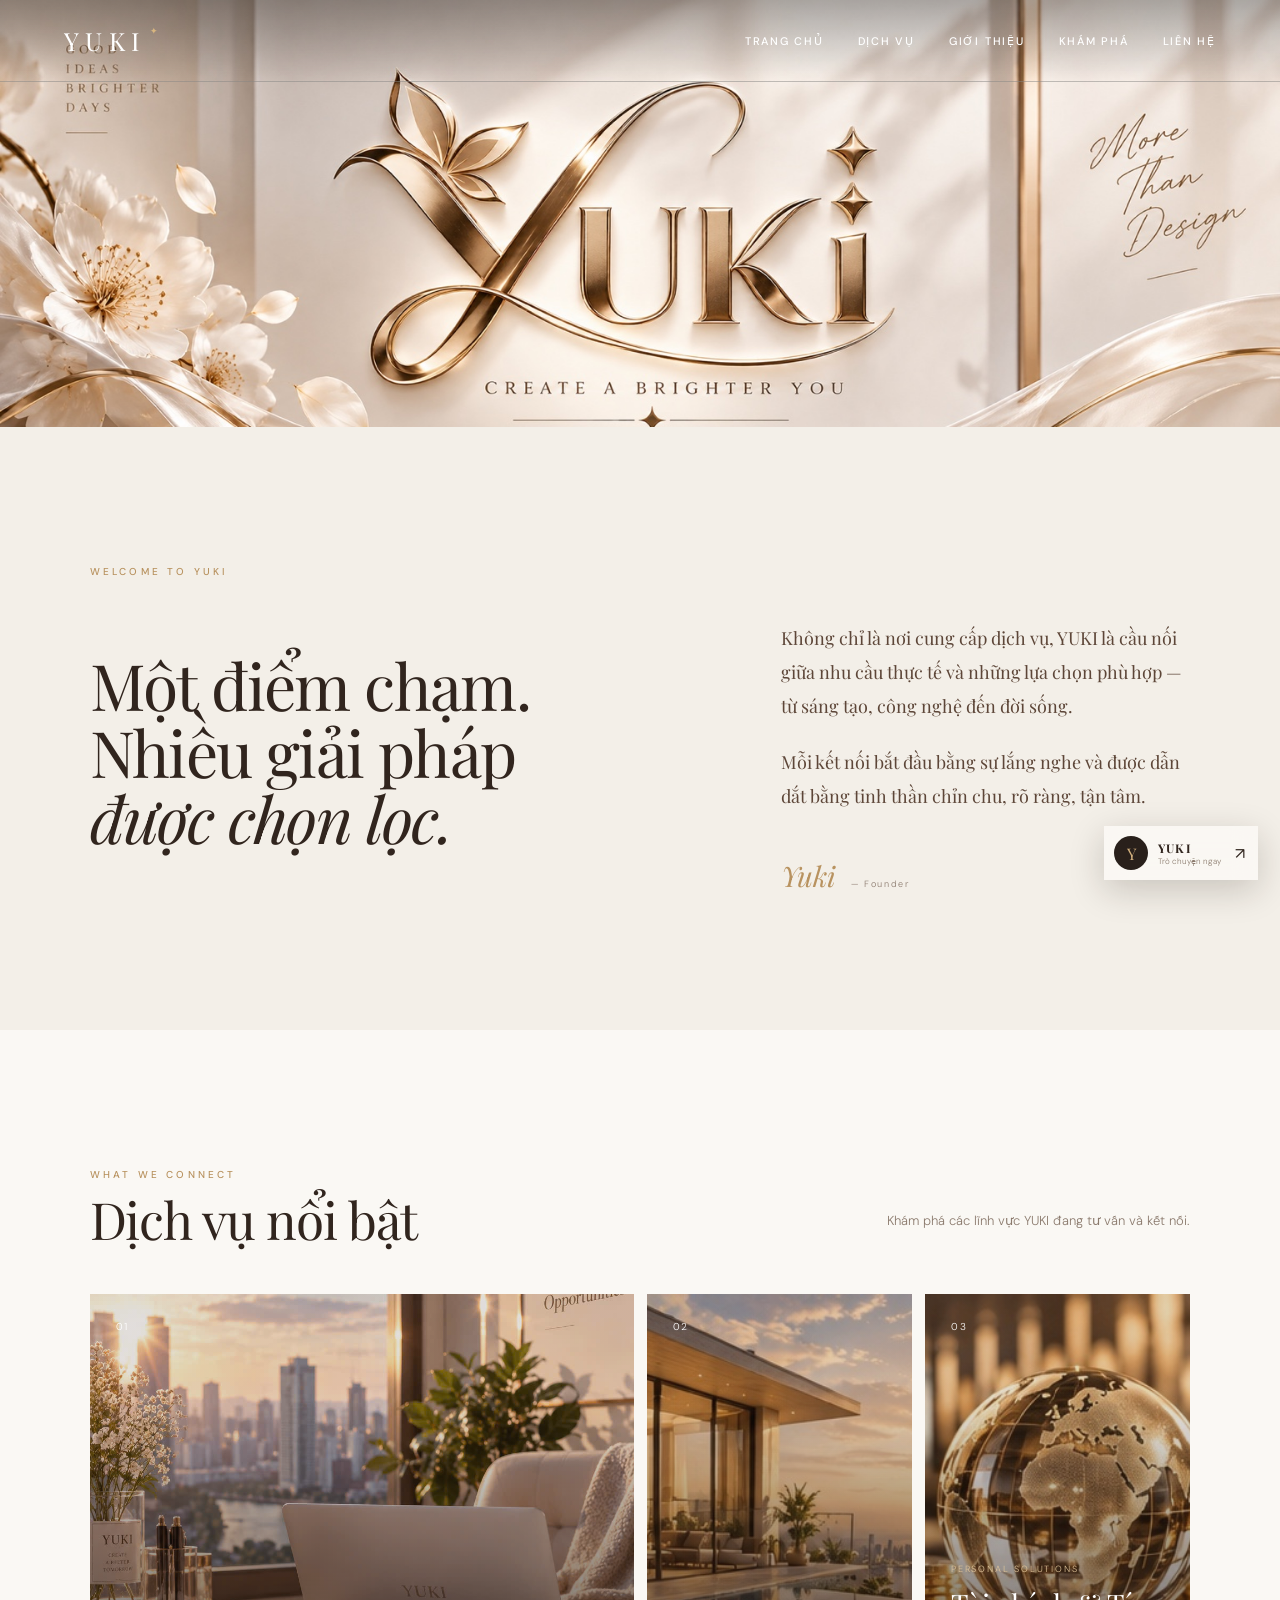
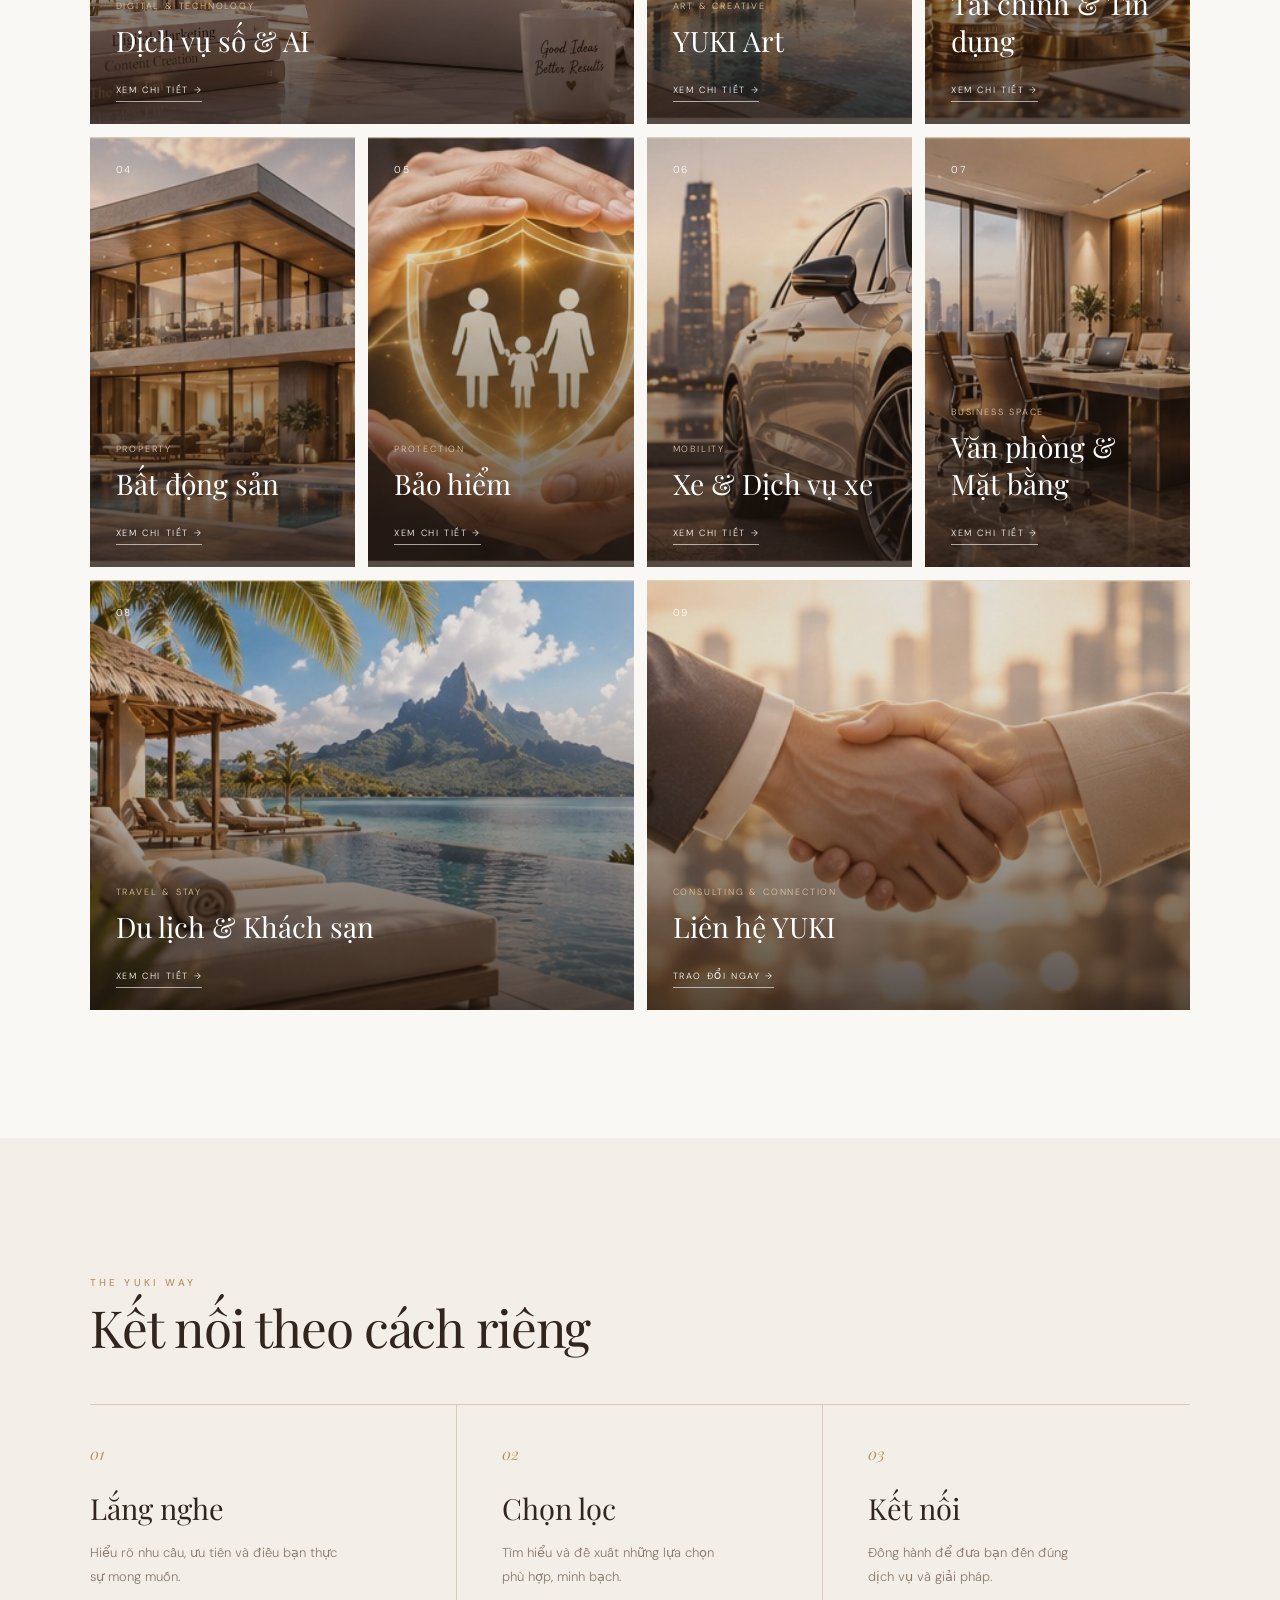
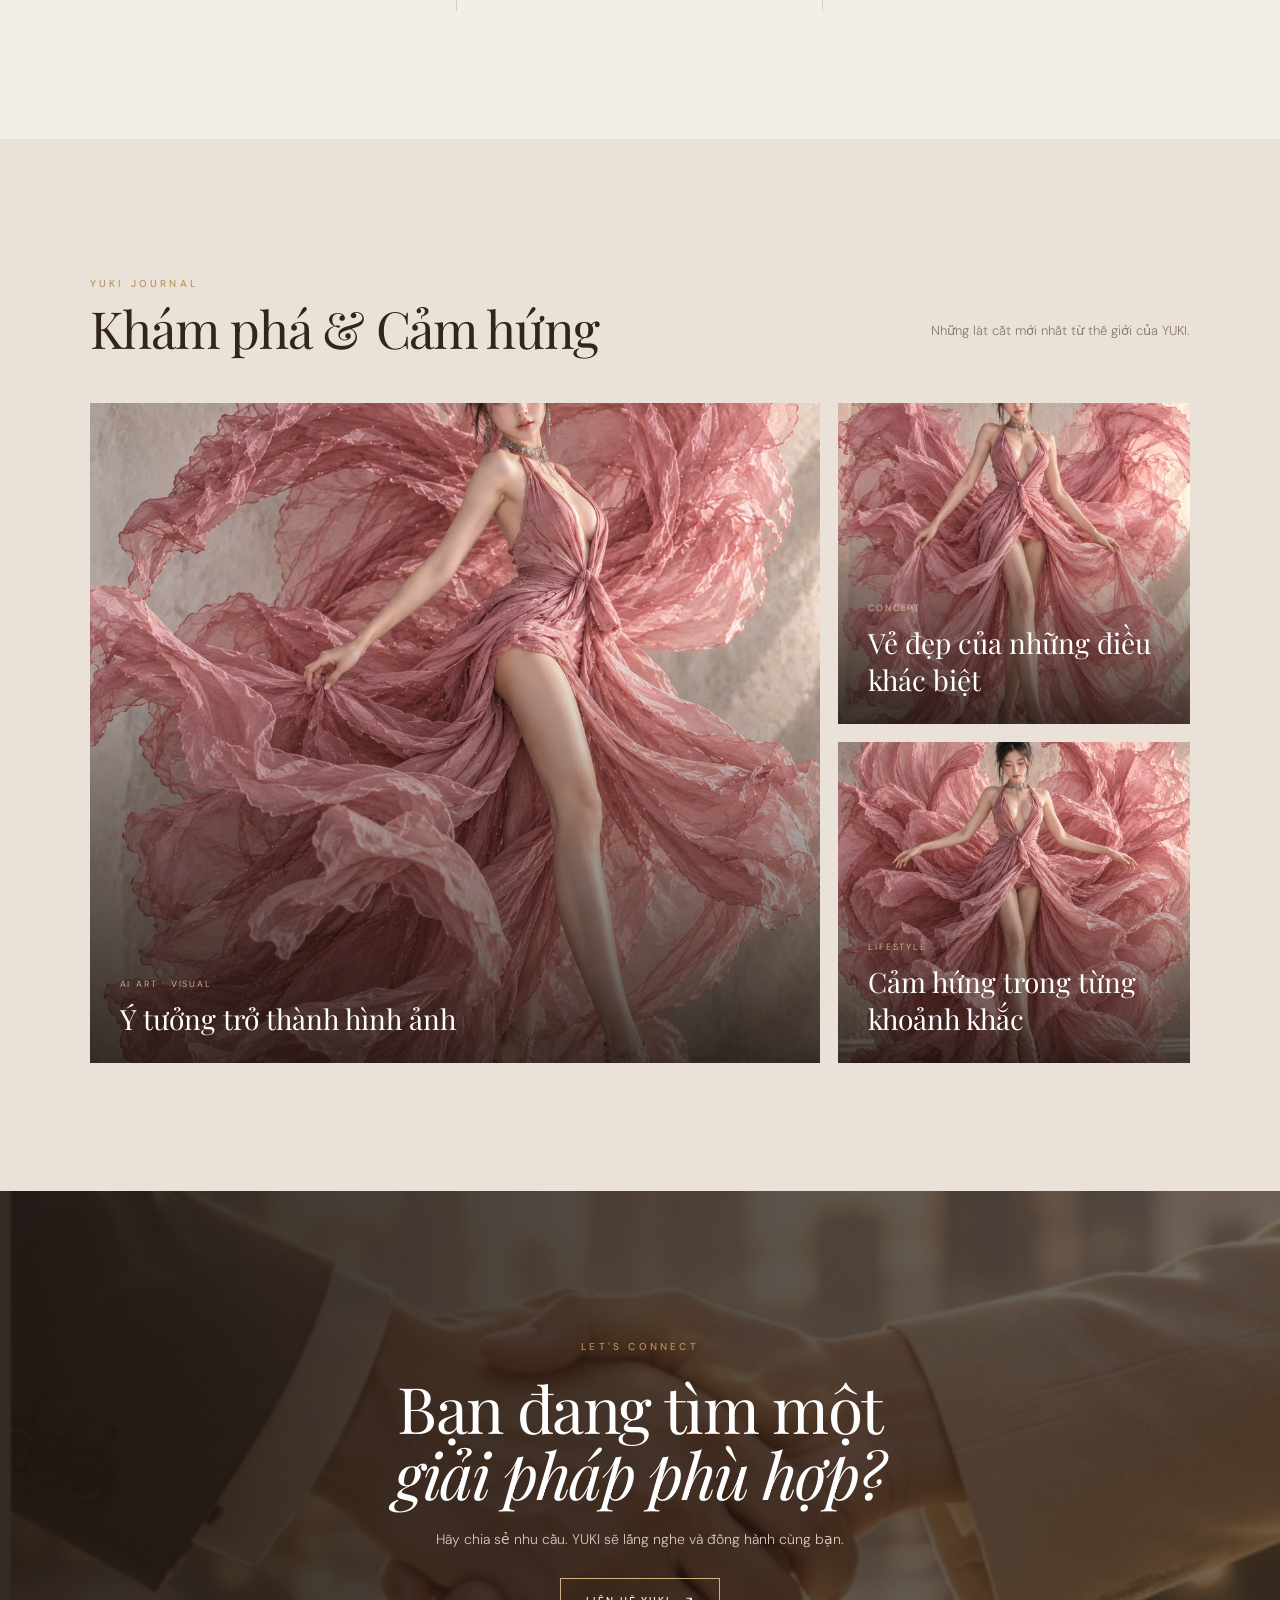
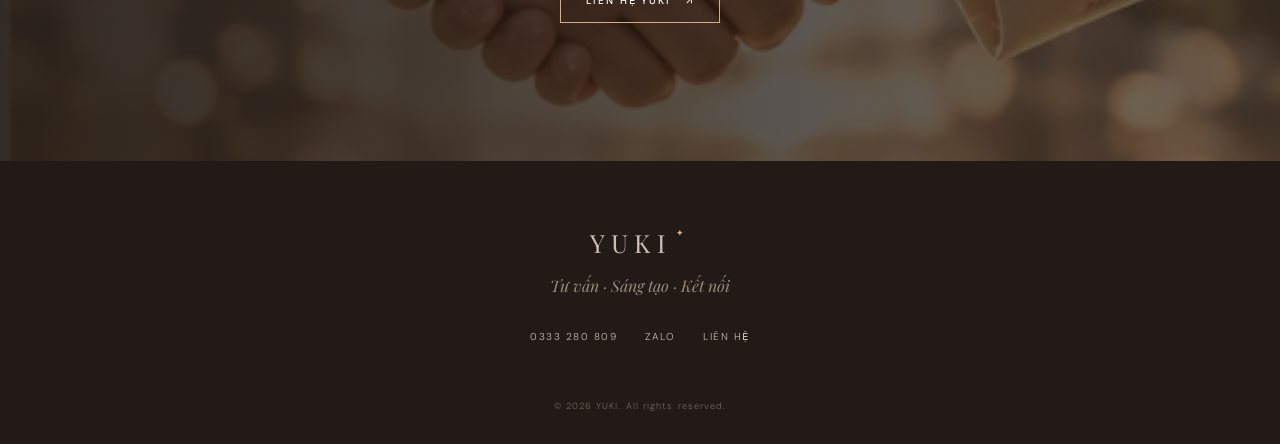
==== index.html @ a9187ff4 "Restore ninth YUKI contact category" ====
<!doctype html>
<html lang="vi">
<head>
  <meta charset="utf-8">
  <meta name="viewport" content="width=device-width,initial-scale=1">
  <meta name="description" content="YUKI — Tư vấn, sáng tạo và kết nối những giải pháp phù hợp.">
  <title>YUKI — Tư vấn · Sáng tạo · Kết nối</title>
  <link rel="preconnect" href="https://fonts.googleapis.com">
  <link rel="preconnect" href="https://fonts.gstatic.com" crossorigin>
  <link href="https://fonts.googleapis.com/css2?family=DM+Sans:wght@300;400;500&family=Playfair+Display:ital,wght@0,400;0,500;1,400&display=swap" rel="stylesheet">
  <link rel="stylesheet" href="style.css">
</head>
<body>
  <header class="site-header">
    <a class="brand" href="#home" aria-label="YUKI trang chủ">YUKI<span>✦</span></a>
    <button class="menu-toggle" aria-label="Mở menu" aria-expanded="false"><i></i><i></i></button>
    <nav class="nav-links" aria-label="Điều hướng chính">
      <a href="#home">Trang chủ</a><a href="#services">Dịch vụ</a><a href="#about">Giới thiệu</a><a href="#explore">Khám phá</a><a href="lienhe.html">Liên hệ</a>
    </nav>
  </header>

  <main>
    <section class="hero" id="home">
      <div class="hero-shade"></div>
      <div class="hero-copy reveal">
        <p class="eyebrow">CURATED SOLUTIONS · CREATIVE VISION</p>
        <h1>Những kết nối<br><em>được tạo nên tinh tế.</em></h1>
        <p class="hero-intro">YUKI lắng nghe, chọn lọc và kết nối bạn với những ý tưởng, dịch vụ và giải pháp phù hợp.</p>
        <div class="hero-actions"><a class="button button-solid" href="#services">Khám phá dịch vụ</a><a class="text-link" href="lienhe.html">Trao đổi cùng YUKI <span>↗</span></a></div>
      </div>
      <a class="scroll-cue" href="#services"><span></span>CUỘN ĐỂ KHÁM PHÁ</a>
    </section>

    <section class="intro section" id="about">
      <p class="section-kicker reveal">WELCOME TO YUKI</p>
      <div class="intro-grid">
        <h2 class="reveal">Một điểm chạm.<br>Nhiều giải pháp<br><em>được chọn lọc.</em></h2>
        <div class="intro-copy reveal"><p>Không chỉ là nơi cung cấp dịch vụ, YUKI là cầu nối giữa nhu cầu thực tế và những lựa chọn phù hợp — từ sáng tạo, công nghệ đến đời sống.</p><p>Mỗi kết nối bắt đầu bằng sự lắng nghe và được dẫn dắt bằng tinh thần chỉn chu, rõ ràng, tận tâm.</p><div class="signature">Yuki <span>— Founder</span></div></div>
      </div>
    </section>

    <section class="services section" id="services">
      <div class="section-head reveal"><div><p class="section-kicker">WHAT WE CONNECT</p><h2>Dịch vụ nổi bật</h2></div><p>Khám phá các lĩnh vực YUKI đang tư vấn và kết nối.</p></div>
      <div class="service-grid">
        <a class="service-card wide reveal" href="ai.html" style="--image:url('images/ai-new.jpg')"><span class="number">01</span><div><p>Digital & Technology</p><h3>Dịch vụ số & AI</h3><span class="card-link">Xem chi tiết →</span></div></a>
        <a class="service-card reveal" href="yuki-art.html" style="--image:url('images/yuki-art.jpg')"><span class="number">02</span><div><p>Art & Creative</p><h3>YUKI Art</h3><span class="card-link">Xem chi tiết →</span></div></a>
        <a class="service-card reveal" href="taichinhtindung.html" style="--image:url('images/tai-chinh.jpg')"><span class="number">03</span><div><p>Personal Solutions</p><h3>Tài chính & Tín dụng</h3><span class="card-link">Xem chi tiết →</span></div></a>
        <a class="service-card reveal" href="batdongsan.html" style="--image:url('images/bat-dong-san.jpg')"><span class="number">04</span><div><p>Property</p><h3>Bất động sản</h3><span class="card-link">Xem chi tiết →</span></div></a>
        <a class="service-card reveal" href="baohiem.html" style="--image:url('images/bao-hiem.jpg')"><span class="number">05</span><div><p>Protection</p><h3>Bảo hiểm</h3><span class="card-link">Xem chi tiết →</span></div></a>
        <a class="service-card reveal" href="xe.html" style="--image:url('images/xe.jpg')"><span class="number">06</span><div><p>Mobility</p><h3>Xe & Dịch vụ xe</h3><span class="card-link">Xem chi tiết →</span></div></a>
        <a class="service-card reveal" href="vanphong.html" style="--image:url('images/van-phong.jpg')"><span class="number">07</span><div><p>Business Space</p><h3>Văn phòng & Mặt bằng</h3><span class="card-link">Xem chi tiết →</span></div></a>
        <a class="service-card wide reveal" href="dulich.html" style="--image:url('images/du-lich.jpg')"><span class="number">08</span><div><p>Travel & Stay</p><h3>Du lịch & Khách sạn</h3><span class="card-link">Xem chi tiết →</span></div></a>
        <a class="service-card wide reveal" href="lienhe.html" style="--image:url('images/lien-he.jpg')"><span class="number">09</span><div><p>Consulting & Connection</p><h3>Liên hệ YUKI</h3><span class="card-link">Trao đổi ngay →</span></div></a>
      </div>
    </section>

    <section class="process section">
      <div class="section-head reveal"><div><p class="section-kicker">THE YUKI WAY</p><h2>Kết nối theo cách riêng</h2></div></div>
      <div class="process-grid"><article class="reveal"><span>01</span><h3>Lắng nghe</h3><p>Hiểu rõ nhu cầu, ưu tiên và điều bạn thực sự mong muốn.</p></article><article class="reveal"><span>02</span><h3>Chọn lọc</h3><p>Tìm hiểu và đề xuất những lựa chọn phù hợp, minh bạch.</p></article><article class="reveal"><span>03</span><h3>Kết nối</h3><p>Đồng hành để đưa bạn đến đúng dịch vụ và giải pháp.</p></article></div>
    </section>

    <section class="explore section" id="explore">
      <div class="section-head reveal"><div><p class="section-kicker">YUKI JOURNAL</p><h2>Khám phá & Cảm hứng</h2></div><p>Những lát cắt mới nhất từ thế giới của YUKI.</p></div>
      <div class="journal-grid"><article class="journal-main reveal"><img src="anhmoi1.jpg" alt="Hình ảnh sáng tạo mới của YUKI"><div><p>AI ART · VISUAL</p><h3>Ý tưởng trở thành hình ảnh</h3></div></article><div class="journal-side"><article class="reveal"><img src="anhmoi2.jpg" alt="Concept YUKI"><div><p>CONCEPT</p><h3>Vẻ đẹp của những điều khác biệt</h3></div></article><article class="reveal"><img src="anhmoi3.jpg" alt="Lifestyle YUKI"><div><p>LIFESTYLE</p><h3>Cảm hứng trong từng khoảnh khắc</h3></div></article></div></div>
    </section>

    <section class="contact-banner">
      <div class="reveal"><p class="section-kicker">LET'S CONNECT</p><h2>Bạn đang tìm một<br><em>giải pháp phù hợp?</em></h2><p>Hãy chia sẻ nhu cầu. YUKI sẽ lắng nghe và đồng hành cùng bạn.</p><a class="button button-light" href="lienhe.html">Liên hệ YUKI <span>↗</span></a></div>
    </section>
  </main>

  <footer><a class="brand" href="#home">YUKI<span>✦</span></a><p>Tư vấn · Sáng tạo · Kết nối</p><div><a href="tel:0333280809">0333 280 809</a><a href="https://zalo.me/0333280809">Zalo</a><a href="lienhe.html">Liên hệ</a></div><small>© 2026 YUKI. All rights reserved.</small></footer>
  <a class="floating-contact" href="https://zalo.me/0333280809" aria-label="Liên hệ YUKI qua Zalo"><span>Y</span><div><strong>YUKI</strong><small>Trò chuyện ngay</small></div><b>↗</b></a>
  <script>
    const toggle=document.querySelector('.menu-toggle'),nav=document.querySelector('.nav-links');
    toggle.addEventListener('click',()=>{const open=document.body.classList.toggle('menu-open');toggle.setAttribute('aria-expanded',open)});
    nav.querySelectorAll('a').forEach(a=>a.addEventListener('click',()=>document.body.classList.remove('menu-open')));
    const observer=new IntersectionObserver(es=>es.forEach(e=>{if(e.isIntersecting){e.target.classList.add('visible');observer.unobserve(e.target)}}),{threshold:.12});
    document.querySelectorAll('.reveal').forEach(el=>observer.observe(el));
  </script>
</body>
</html>
---- style.css ----
:root{--cream:#f3efe8;--paper:#faf8f4;--ink:#31251e;--brown:#5d4638;--muted:#8b7a6d;--gold:#b8925f;--line:#d8cabc;--dark:#29201b}*{box-sizing:border-box}html{scroll-behavior:smooth}body{margin:0;background:var(--cream);color:var(--ink);font-family:'DM Sans',Arial,sans-serif;font-weight:300;overflow-x:hidden}a{color:inherit;text-decoration:none}img{display:block;width:100%}.site-header{position:fixed;inset:0 0 auto;z-index:50;height:82px;padding:0 clamp(24px,5vw,72px);display:flex;align-items:center;justify-content:space-between;color:#fff;border-bottom:1px solid rgba(255,255,255,.25);background:linear-gradient(rgba(20,15,12,.35),transparent);transition:.3s}.brand{font-family:'Playfair Display',serif;font-size:25px;letter-spacing:.25em}.brand span{font-size:9px;color:#d9b67f;margin-left:5px;vertical-align:top}.nav-links{display:flex;gap:34px}.nav-links a{font-size:11px;font-weight:500;letter-spacing:.16em;text-transform:uppercase;position:relative}.nav-links a:after{content:'';position:absolute;left:0;right:100%;bottom:-7px;height:1px;background:#d9b67f;transition:.3s}.nav-links a:hover:after{right:0}.menu-toggle{display:none;background:none;border:0}.hero{height:min(900px,100svh);min-height:680px;position:relative;display:flex;align-items:center;padding:100px clamp(24px,9vw,140px);color:#fff;background:url('images/hero.jpg') center 42%/cover no-repeat}.hero-shade{position:absolute;inset:0;background:linear-gradient(90deg,rgba(24,17,13,.68) 0%,rgba(24,17,13,.3) 50%,rgba(24,17,13,.05) 80%),linear-gradient(0deg,rgba(20,14,10,.32),transparent 50%)}.hero-copy{position:relative;max-width:700px}.eyebrow,.section-kicker{font-size:10px;font-weight:500;letter-spacing:.32em;text-transform:uppercase;color:var(--gold)}.hero .eyebrow{color:#ddc29a}.hero h1,.section h2,.contact-banner h2{font-family:'Playfair Display',serif;font-weight:400;margin:22px 0;font-size:clamp(46px,6.2vw,88px);line-height:1.04;letter-spacing:-.025em}.hero h1 em,.intro h2 em,.contact-banner h2 em{font-weight:400}.hero-intro{max-width:555px;font-size:15px;line-height:1.9;color:rgba(255,255,255,.82)}.hero-actions{display:flex;align-items:center;gap:32px;margin-top:38px}.button{display:inline-flex;align-items:center;justify-content:center;gap:15px;padding:15px 25px;text-transform:uppercase;font-size:10px;font-weight:500;letter-spacing:.19em;transition:.3s}.button-solid{background:#c39c68;color:#fff}.button-solid:hover{background:#a97e49;transform:translateY(-2px)}.text-link{font-size:11px;letter-spacing:.13em;text-transform:uppercase;border-bottom:1px solid rgba(255,255,255,.55);padding-bottom:7px}.scroll-cue{position:absolute;z-index:2;bottom:32px;right:clamp(24px,5vw,72px);font-size:8px;letter-spacing:.22em;display:flex;align-items:center;gap:13px}.scroll-cue span{width:48px;height:1px;background:rgba(255,255,255,.65)}.section{padding:clamp(85px,10vw,145px) clamp(24px,7vw,110px);max-width:1600px;margin:auto}.intro-grid{display:grid;grid-template-columns:1.05fr .8fr;gap:12vw;align-items:center;margin-top:25px}.intro h2{font-size:clamp(42px,5vw,70px)}.intro-copy{font-family:'Playfair Display',serif;font-size:18px;line-height:1.9;color:var(--brown)}.intro-copy p+p{margin-top:22px}.signature{font-family:'Playfair Display',serif;font-style:italic;font-size:28px;margin-top:35px;color:var(--gold)}.signature span{font-family:'DM Sans';font-style:normal;font-size:9px;letter-spacing:.18em;color:var(--muted);margin-left:9px}.services{max-width:none;background:var(--paper)}.section-head{display:flex;justify-content:space-between;align-items:end;margin:0 auto 48px;max-width:1380px}.section-head h2{font-size:clamp(38px,4vw,58px);margin:12px 0 0}.section-head>p{max-width:340px;line-height:1.75;color:var(--muted);font-size:13px}.service-grid{max-width:1380px;margin:auto;display:grid;grid-template-columns:repeat(4,1fr);gap:13px}.service-card{height:430px;position:relative;overflow:hidden;padding:26px;color:#fff;display:flex;flex-direction:column;justify-content:space-between;background:linear-gradient(0deg,rgba(20,14,11,.72),rgba(20,14,11,.03) 75%),var(--image) center/cover;transition:transform .55s cubic-bezier(.2,.7,.2,1)}.service-card.wide{grid-column:span 2}.service-card:after{content:'';position:absolute;inset:0;background:rgba(80,55,37,.12);transition:.45s}.service-card:hover{transform:translateY(-5px)}.service-card:hover:after{background:rgba(20,12,8,.25)}.service-card>div,.service-card>.number{position:relative;z-index:1}.number{font-size:10px;letter-spacing:.18em}.service-card p,.journal-grid p{font-size:9px;letter-spacing:.2em;text-transform:uppercase;margin:0 0 10px;color:#e0c49a}.service-card h3{font-family:'Playfair Display';font-size:clamp(24px,2.2vw,34px);font-weight:400;margin:0 0 18px}.card-link{font-size:9px;letter-spacing:.18em;text-transform:uppercase;border-bottom:1px solid rgba(255,255,255,.6);padding-bottom:5px}.process-grid{display:grid;grid-template-columns:repeat(3,1fr);margin-top:50px;border-top:1px solid var(--line)}.process article{padding:38px 8vw 10px 0;border-right:1px solid var(--line)}.process article+article{padding-left:45px}.process article:last-child{border-right:0}.process article span{font-family:'Playfair Display';font-style:italic;color:var(--gold)}.process article h3{font-family:'Playfair Display';font-size:29px;font-weight:400;margin:24px 0 14px}.process article p{font-size:13px;color:var(--muted);line-height:1.8}.explore{max-width:none;background:#eae2d8}.journal-grid{max-width:1380px;margin:auto;display:grid;grid-template-columns:1.35fr .65fr;gap:18px}.journal-main,.journal-side article{position:relative;overflow:hidden}.journal-main{height:660px}.journal-side{display:grid;gap:18px}.journal-side article{height:321px}.journal-grid img{height:100%;object-fit:cover;transition:.7s}.journal-grid article:hover img{transform:scale(1.025)}.journal-grid article:after{content:'';position:absolute;inset:35% 0 0;background:linear-gradient(transparent,rgba(20,13,9,.78))}.journal-grid article>div{position:absolute;z-index:2;left:30px;right:30px;bottom:26px;color:#fff}.journal-grid h3{font-family:'Playfair Display';font-weight:400;font-size:28px;margin:0}.contact-banner{min-height:570px;background:linear-gradient(90deg,rgba(31,23,18,.91),rgba(31,23,18,.62)),url('images/lien-he.jpg') center/cover;color:#fff;display:grid;place-items:center;text-align:center;padding:80px 24px}.contact-banner h2{font-size:clamp(43px,5vw,68px)}.contact-banner>div>p:not(.section-kicker){font-size:14px;color:#d6c8bd;margin-bottom:30px}.button-light{border:1px solid #cfb184}.button-light:hover{background:#cfb184;color:var(--dark)}footer{background:#211a16;color:#cbbdb2;text-align:center;padding:65px 25px 30px}footer>p{font-family:'Playfair Display';font-style:italic;color:#9f8b7d}footer>div{display:flex;justify-content:center;gap:28px;margin:34px 0 50px}footer>div a{font-size:10px;letter-spacing:.15em;text-transform:uppercase}footer small{font-size:9px;letter-spacing:.12em;color:#77695f}.floating-contact{position:fixed;z-index:45;right:22px;bottom:20px;padding:10px 13px 10px 10px;background:rgba(250,248,244,.94);backdrop-filter:blur(12px);box-shadow:0 10px 35px rgba(35,24,17,.2);display:flex;align-items:center;gap:10px;color:var(--ink)}.floating-contact>span{display:grid;place-items:center;width:34px;height:34px;border-radius:50%;background:var(--dark);color:#d4b17e;font-family:'Playfair Display'}.floating-contact div{display:grid}.floating-contact strong{font-family:'Playfair Display';font-size:12px;letter-spacing:.1em}.floating-contact small{font-size:8px;color:var(--muted)}.floating-contact b{font-weight:400;margin-left:4px}.reveal{opacity:0;transform:translateY(24px);transition:opacity .8s ease,transform .8s ease}.reveal.visible{opacity:1;transform:none}.service-card:nth-child(2),.process article:nth-child(2){transition-delay:.08s}.service-card:nth-child(3),.process article:nth-child(3){transition-delay:.16s}@media(prefers-reduced-motion:reduce){*{scroll-behavior:auto!important}.reveal{opacity:1;transform:none;transition:none}}
@media(max-width:900px){.site-header{height:70px}.menu-toggle{display:grid;gap:7px;padding:10px}.menu-toggle i{width:24px;height:1px;background:#fff}.nav-links{position:fixed;inset:70px 0 auto;background:var(--paper);color:var(--ink);padding:35px;display:grid;gap:24px;transform:translateY(-140%);transition:.4s;box-shadow:0 15px 40px rgba(30,20,15,.12)}.menu-open .nav-links{transform:none}.service-grid{grid-template-columns:repeat(2,1fr)}.service-card.wide{grid-column:span 1}.intro-grid{grid-template-columns:1fr;gap:35px}.journal-main{height:520px}.journal-side article{height:251px}}
@media(max-width:600px){.hero{min-height:720px;align-items:end;padding-bottom:120px;background-position:58% center}.hero h1{font-size:48px}.hero-actions{align-items:flex-start;flex-direction:column;gap:24px}.scroll-cue{display:none}.section{padding:80px 20px}.section-head{display:block}.section-head>p{margin-top:20px}.service-grid{grid-template-columns:1fr;gap:10px}.service-card{height:410px}.process-grid{grid-template-columns:1fr}.process article,.process article+article{padding:30px 0;border-right:0;border-bottom:1px solid var(--line)}.journal-grid{grid-template-columns:1fr}.journal-main{height:440px}.journal-side article{height:300px}.floating-contact div{display:none}footer>div{flex-wrap:wrap;gap:18px}.intro-copy{font-size:16px}}

/* Keep the original hero artwork fully visible without cropping or zooming. */
.hero{width:100%;height:auto;min-height:0;aspect-ratio:3/1;display:block;padding:0;background-color:var(--cream);background-position:center top;background-size:100% auto;background-repeat:no-repeat}
.hero-shade,.hero-copy,.scroll-cue{display:none}
@media(max-width:600px){.hero{height:auto;min-height:0;aspect-ratio:3/1;padding:0;background-position:center top;background-size:100% auto}}
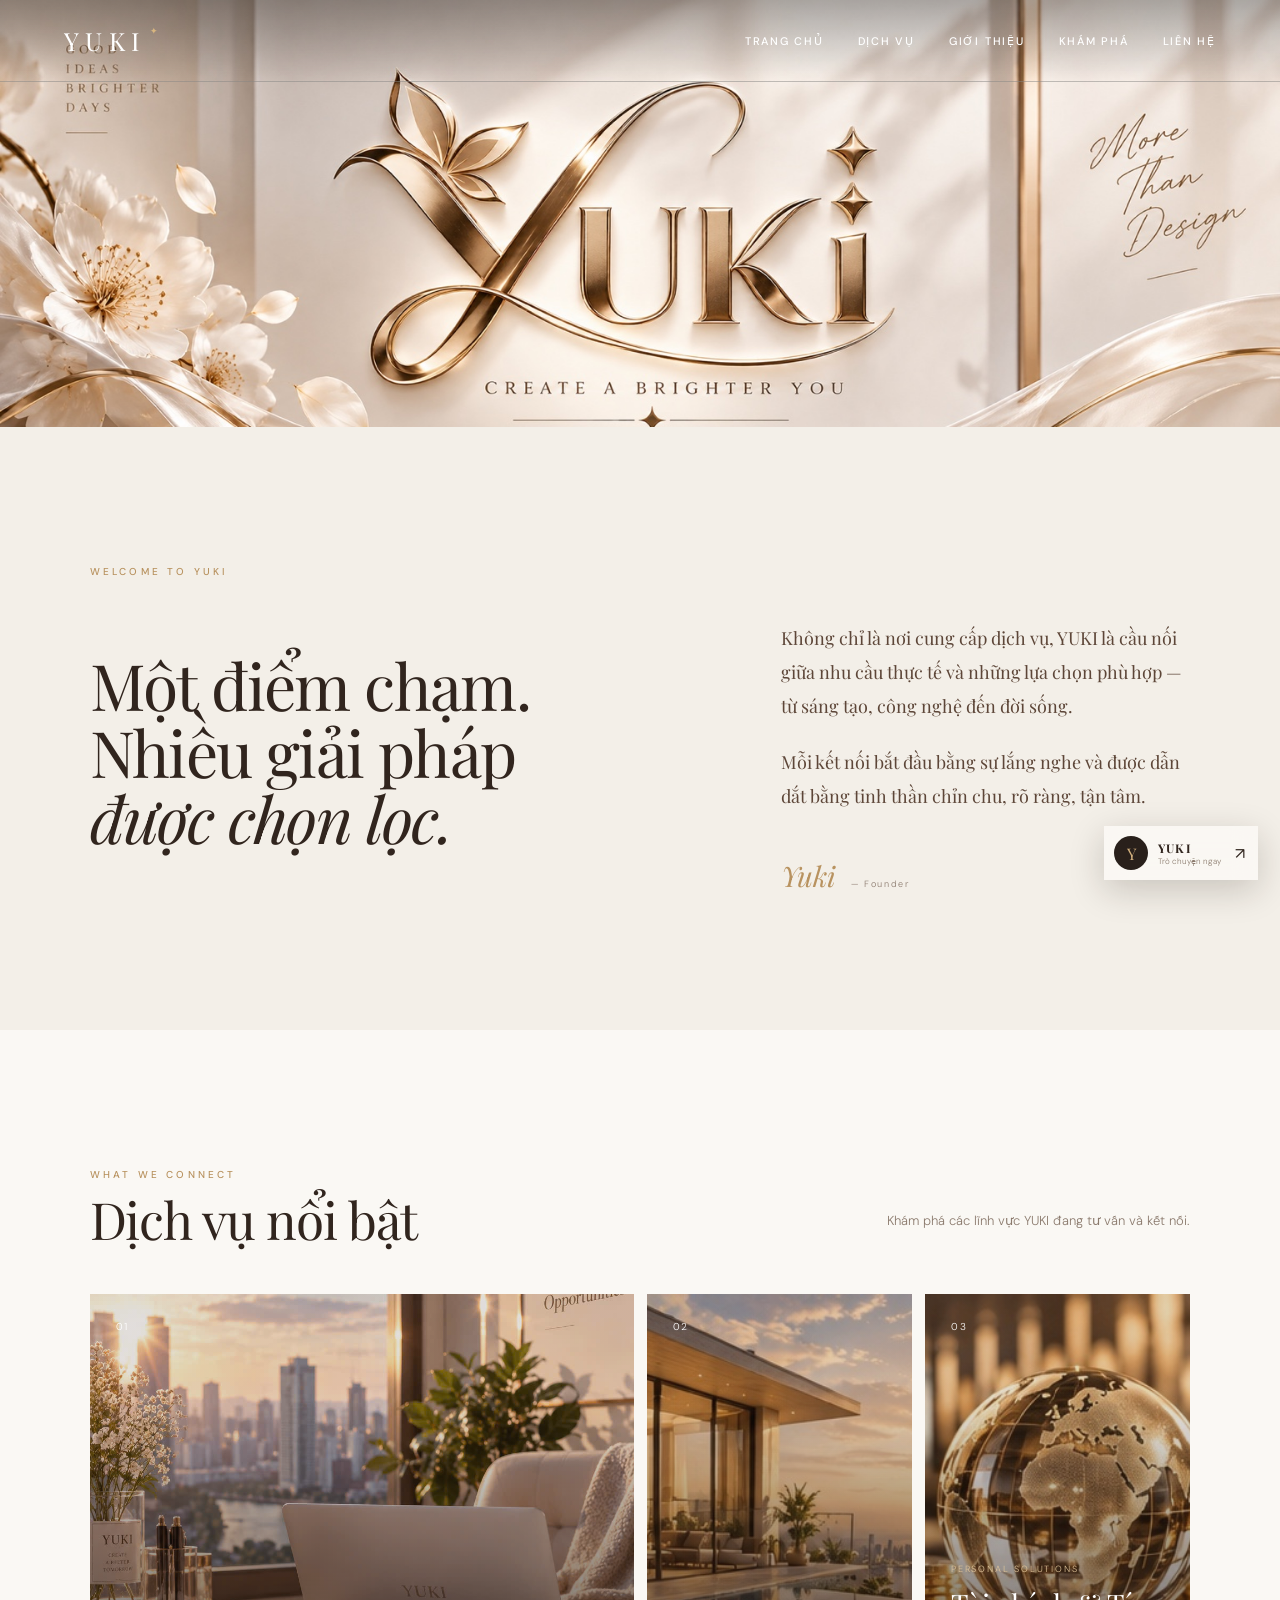
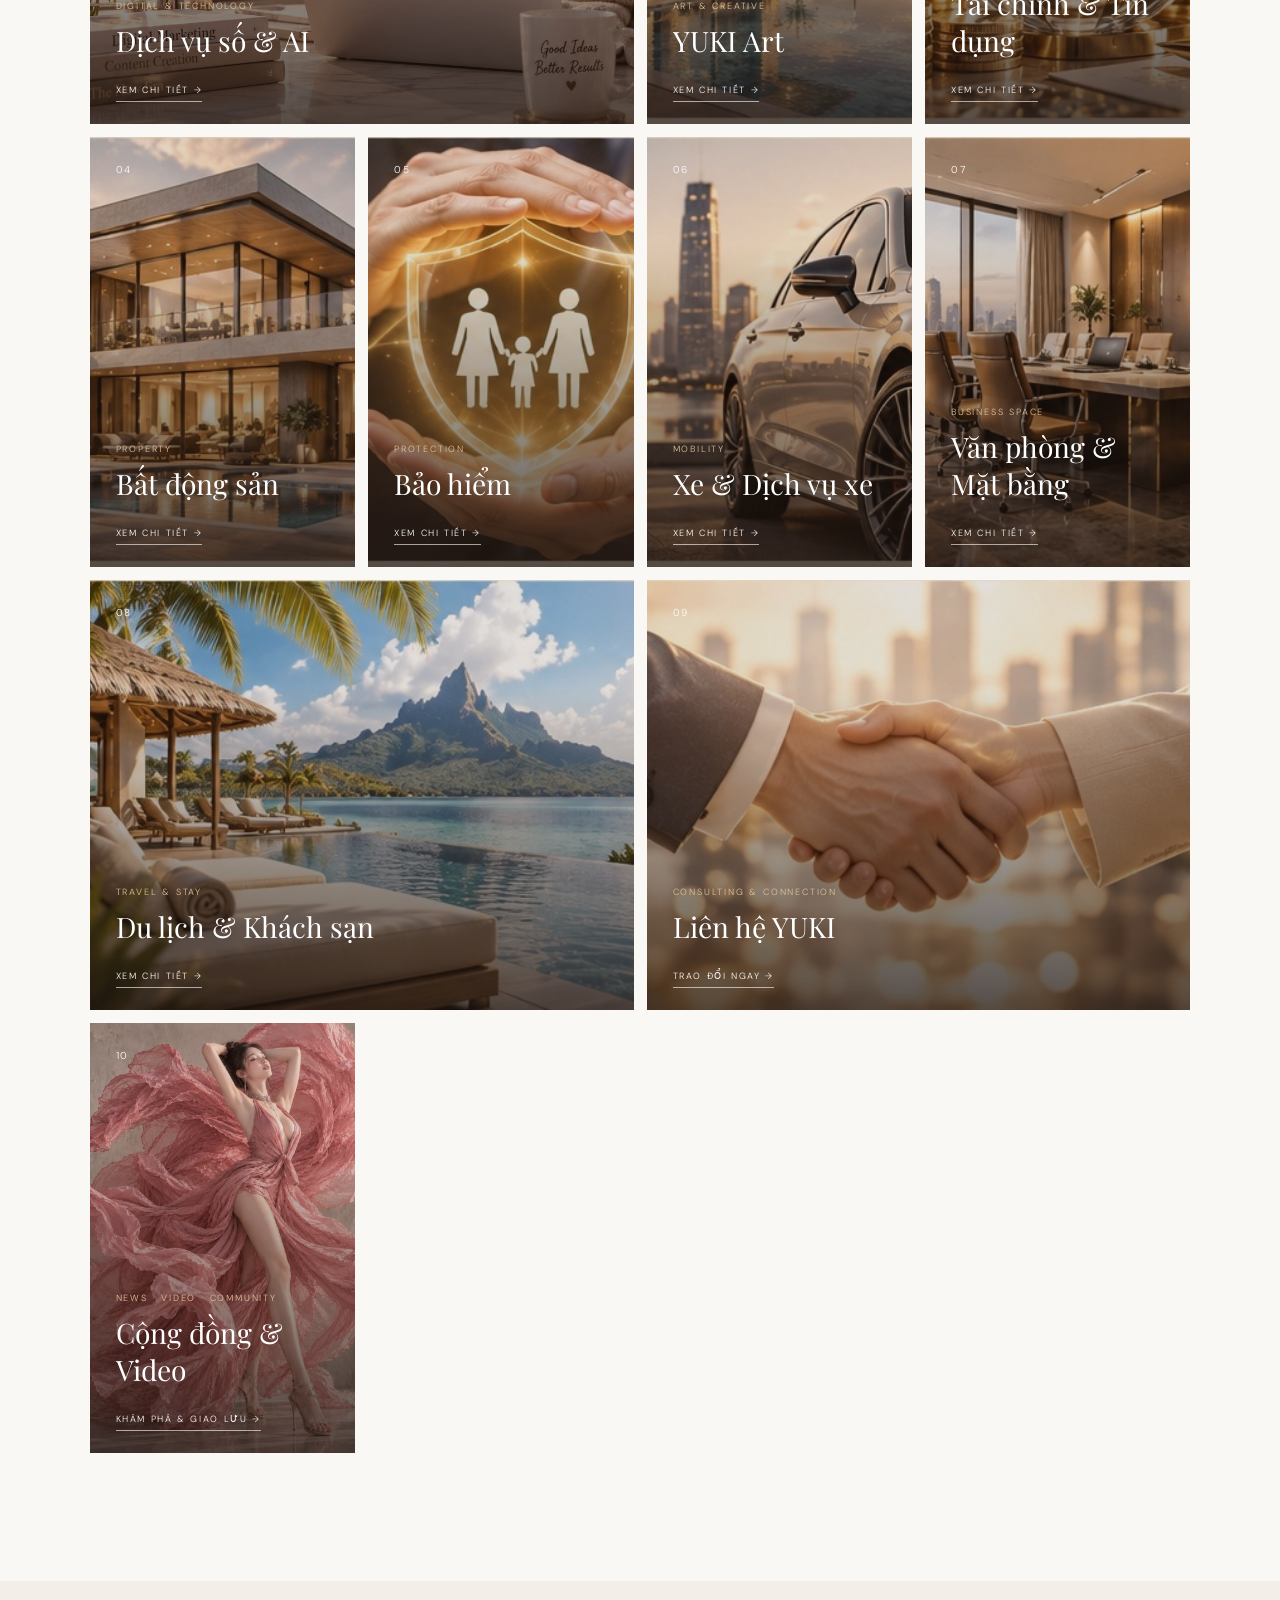
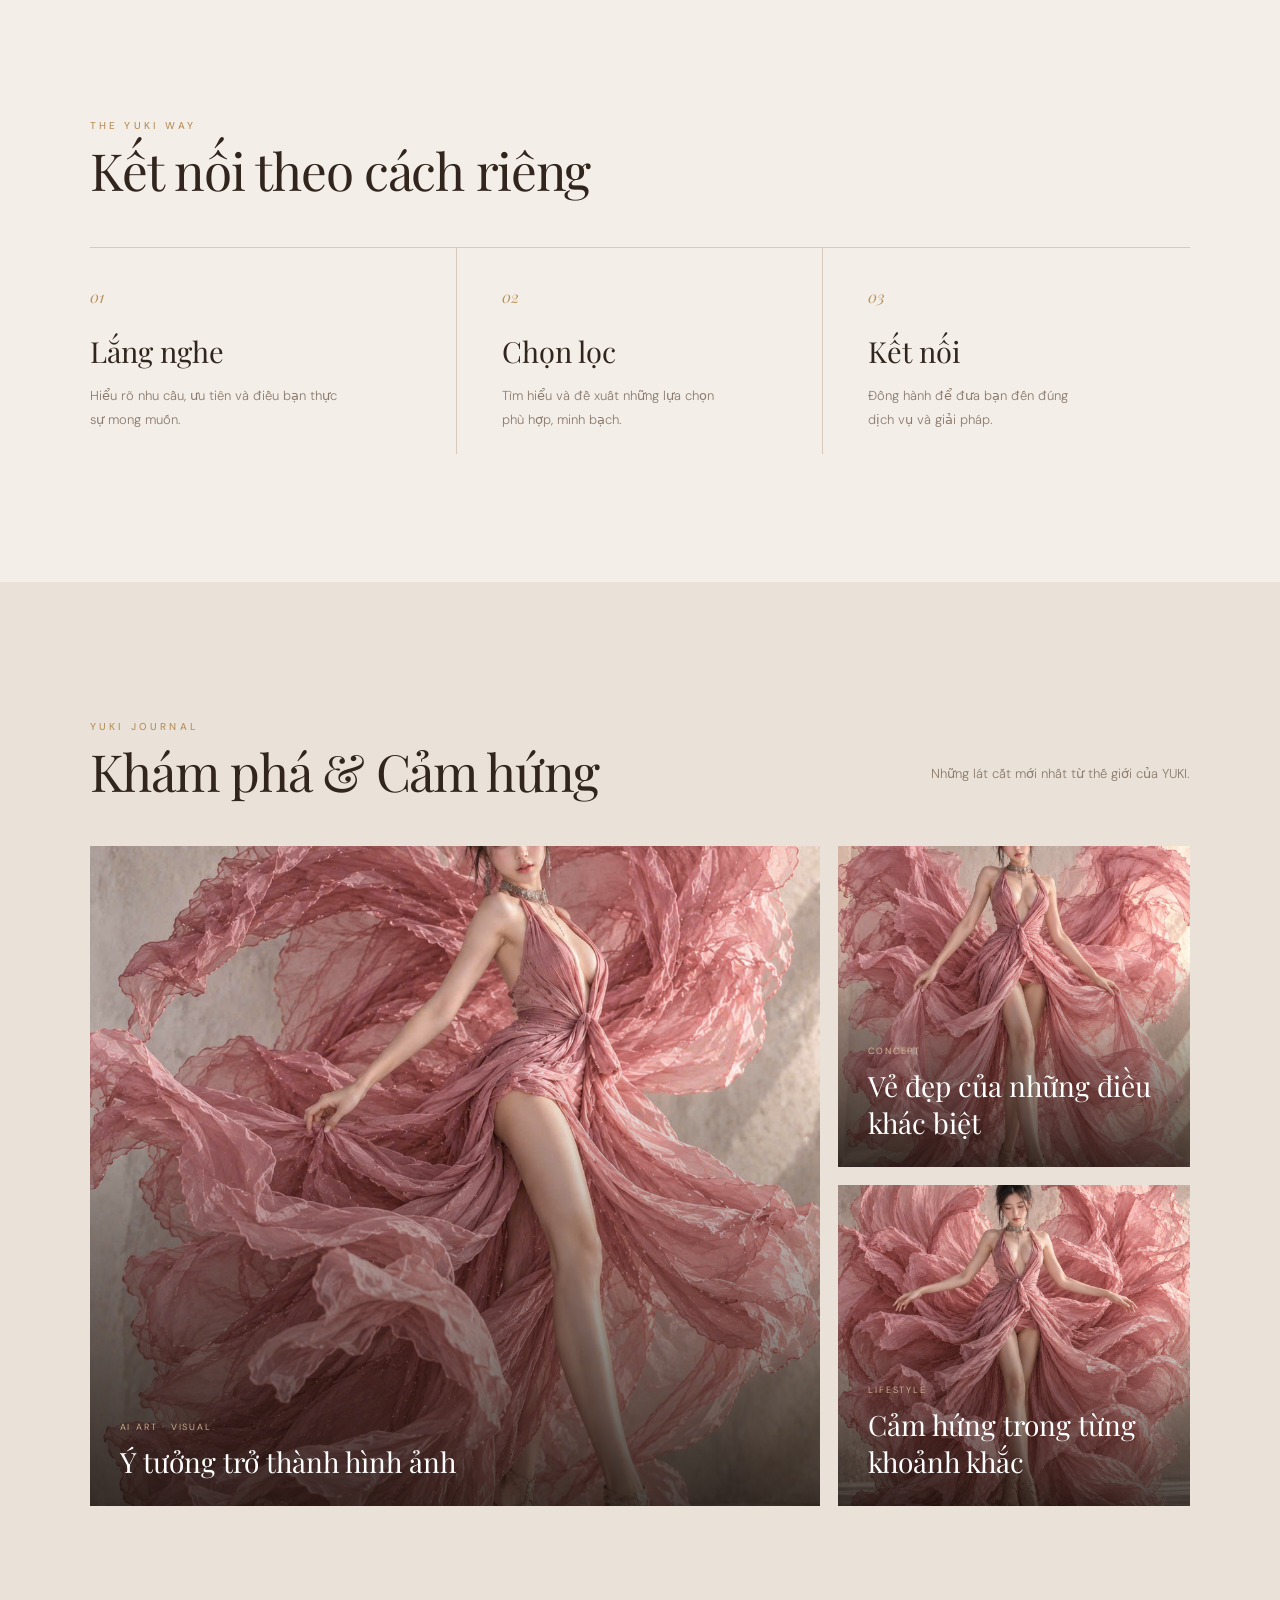
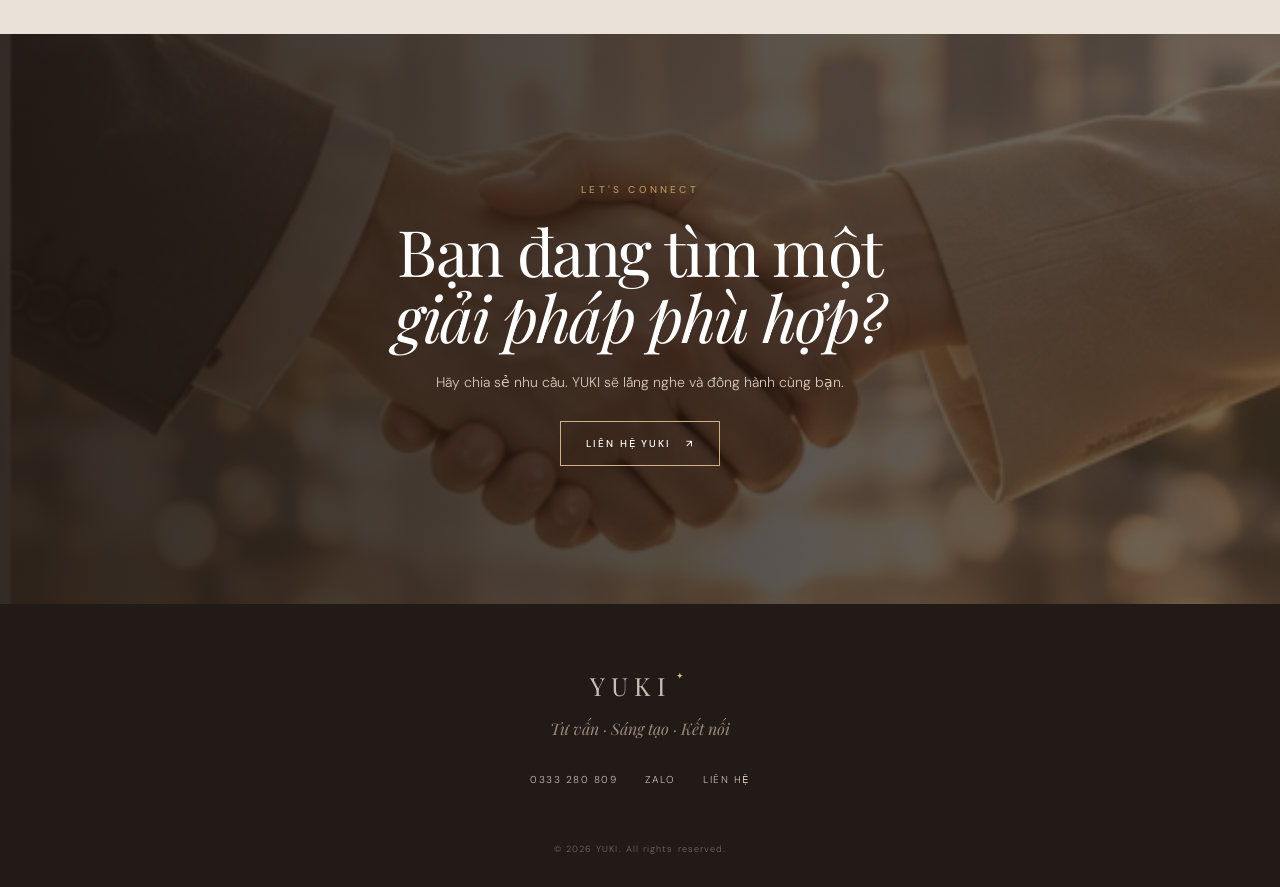
==== commit 12d8db45: "Add YUKI community and video category" ====
--- a/index.html
+++ b/index.html
@@ -51,6 +51,7 @@
         <a class="service-card reveal" href="vanphong.html" style="--image:url('images/van-phong.jpg')"><span class="number">07</span><div><p>Business Space</p><h3>Văn phòng & Mặt bằng</h3><span class="card-link">Xem chi tiết →</span></div></a>
         <a class="service-card wide reveal" href="dulich.html" style="--image:url('images/du-lich.jpg')"><span class="number">08</span><div><p>Travel & Stay</p><h3>Du lịch & Khách sạn</h3><span class="card-link">Xem chi tiết →</span></div></a>
         <a class="service-card wide reveal" href="lienhe.html" style="--image:url('images/lien-he.jpg')"><span class="number">09</span><div><p>Consulting & Connection</p><h3>Liên hệ YUKI</h3><span class="card-link">Trao đổi ngay →</span></div></a>
+        <a class="service-card full reveal" href="congdong.html" style="--image:url('anhmoi4.jpg')"><span class="number">10</span><div><p>News · Video · Community</p><h3>Cộng đồng & Video</h3><span class="card-link">Khám phá & Giao lưu →</span></div></a>
       </div>
     </section>
 
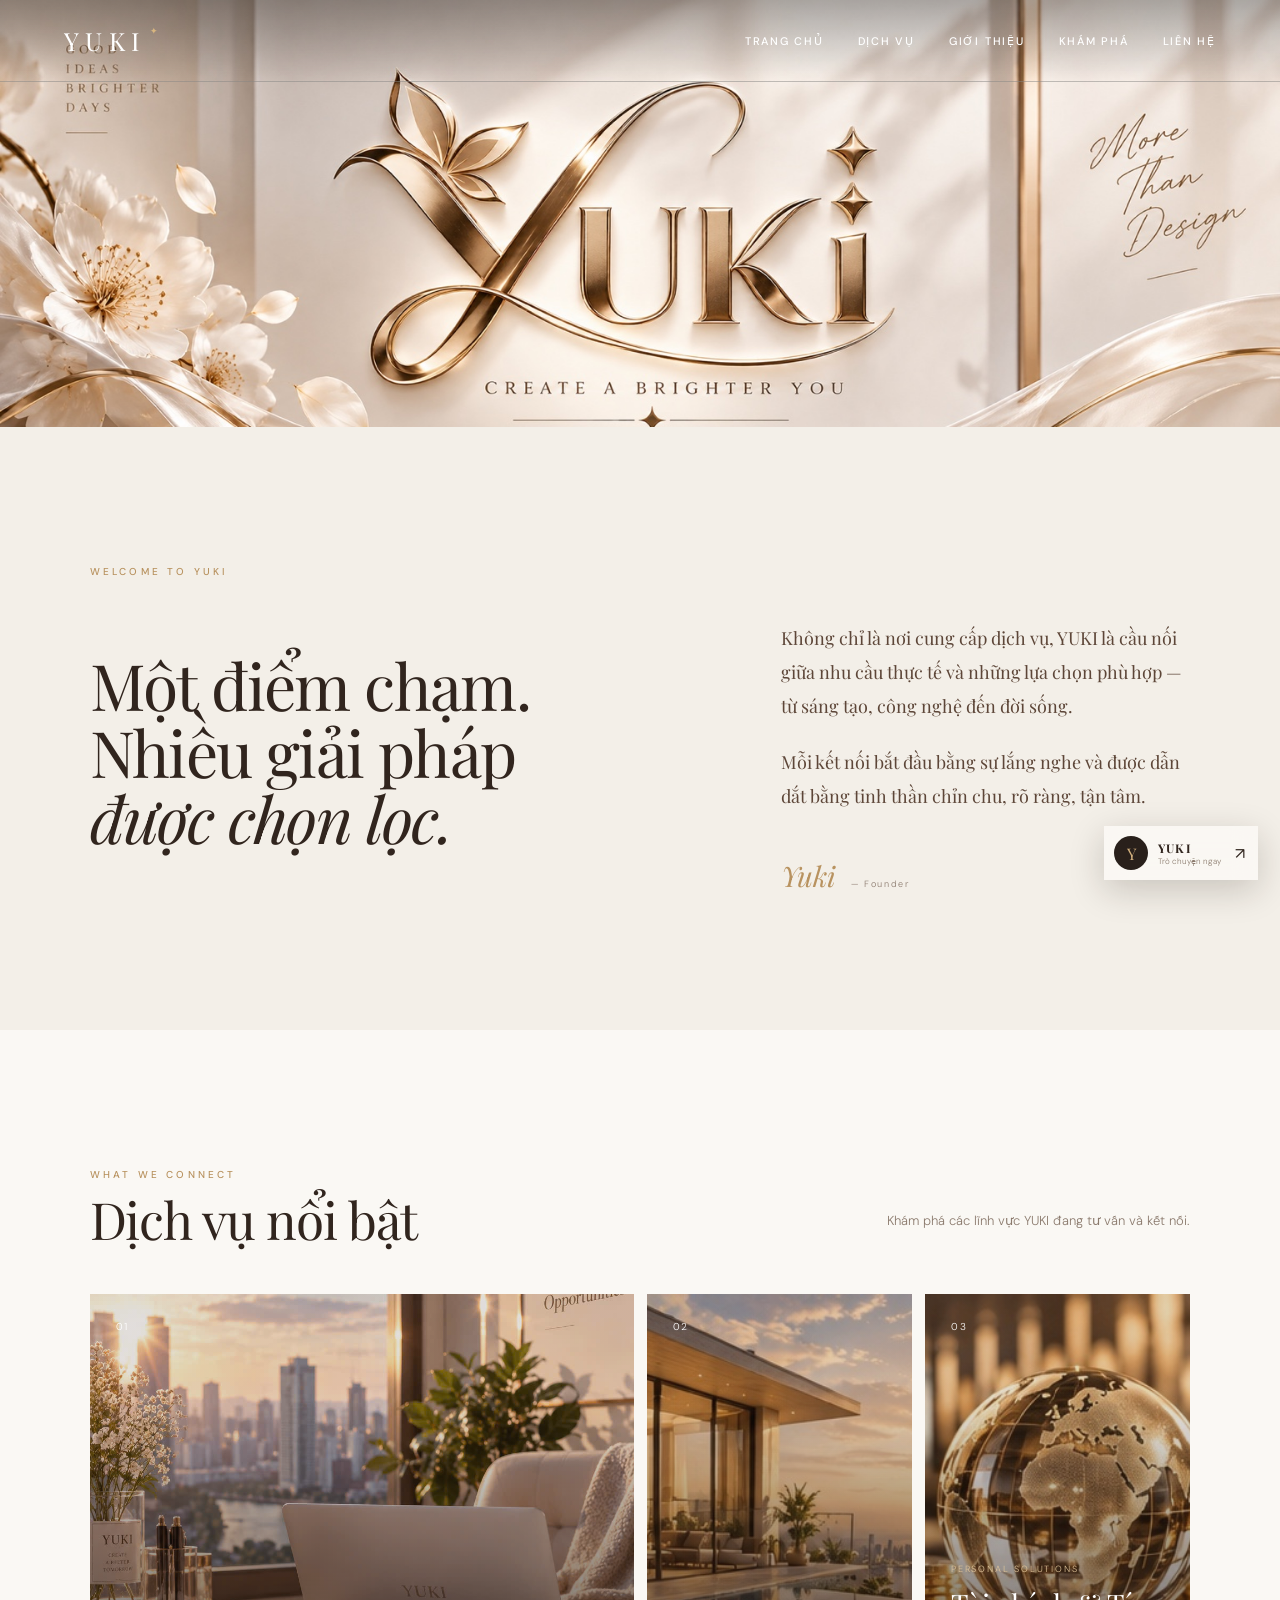
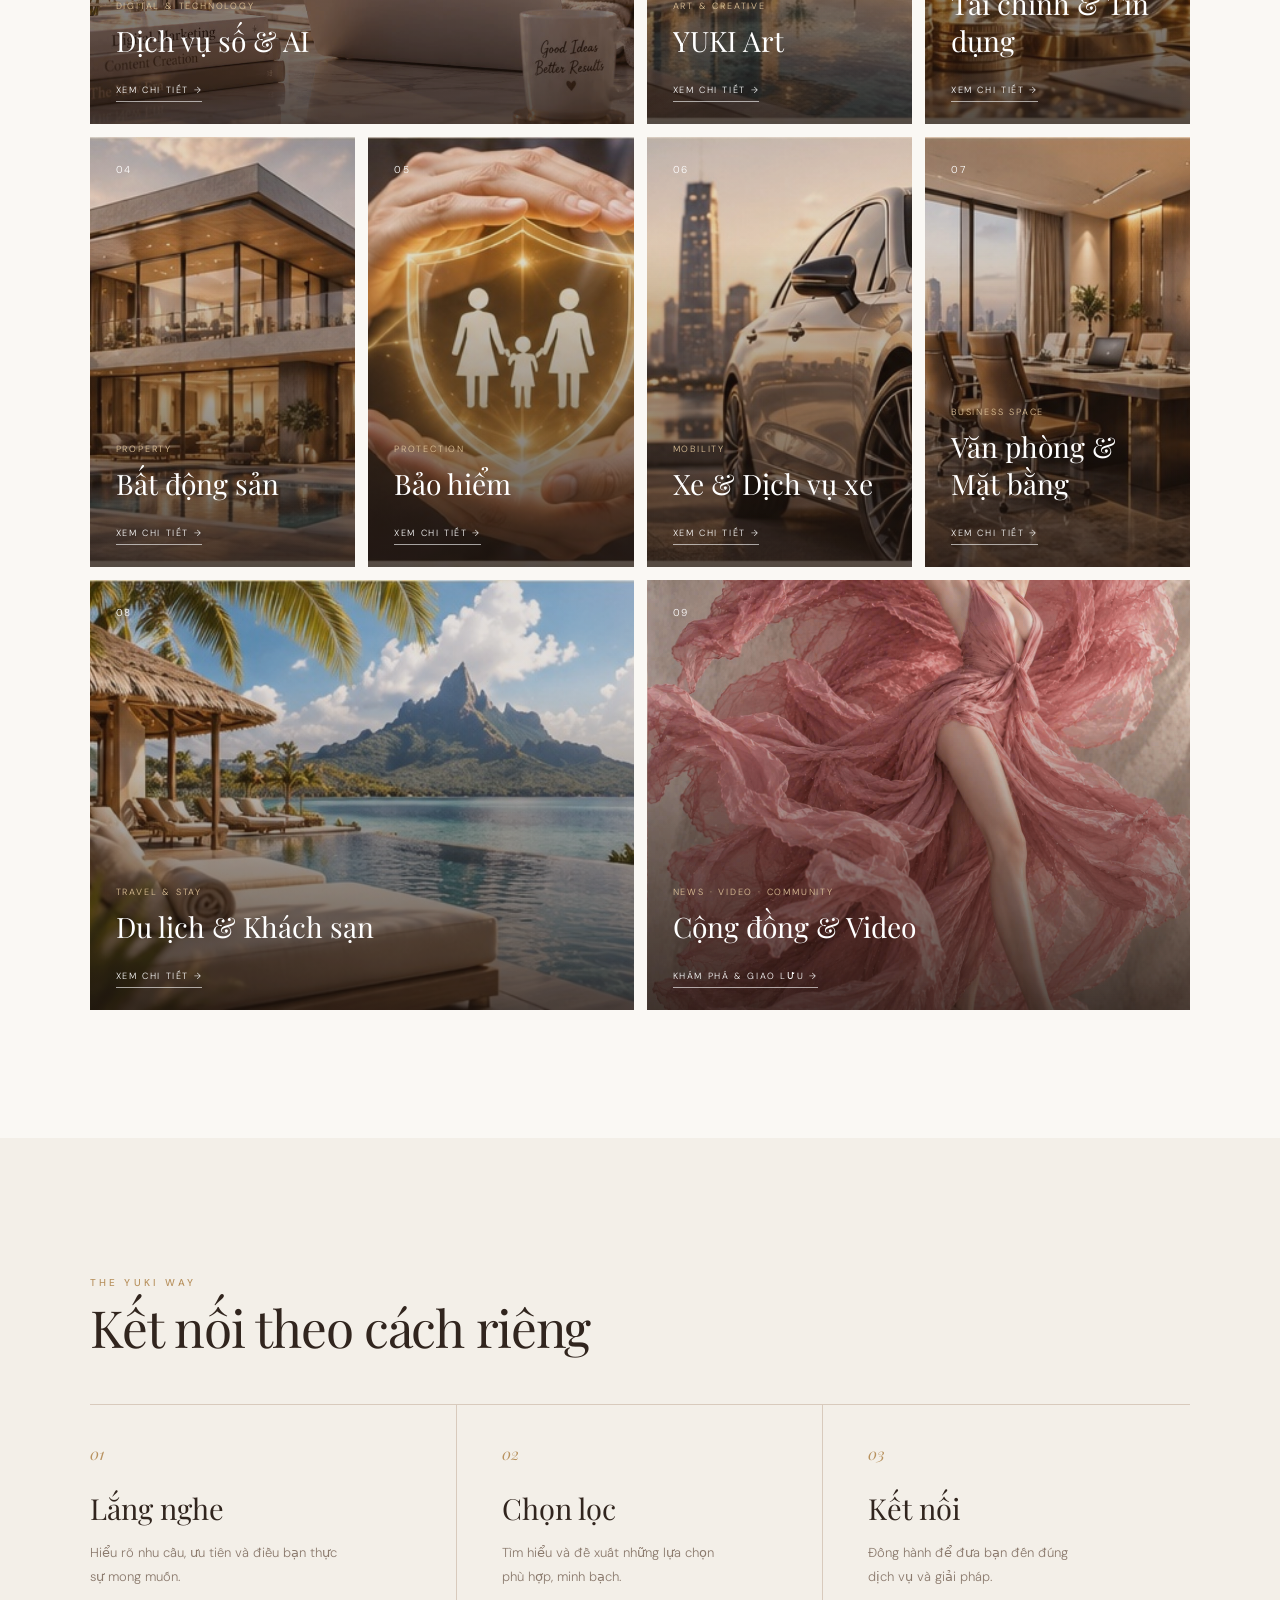
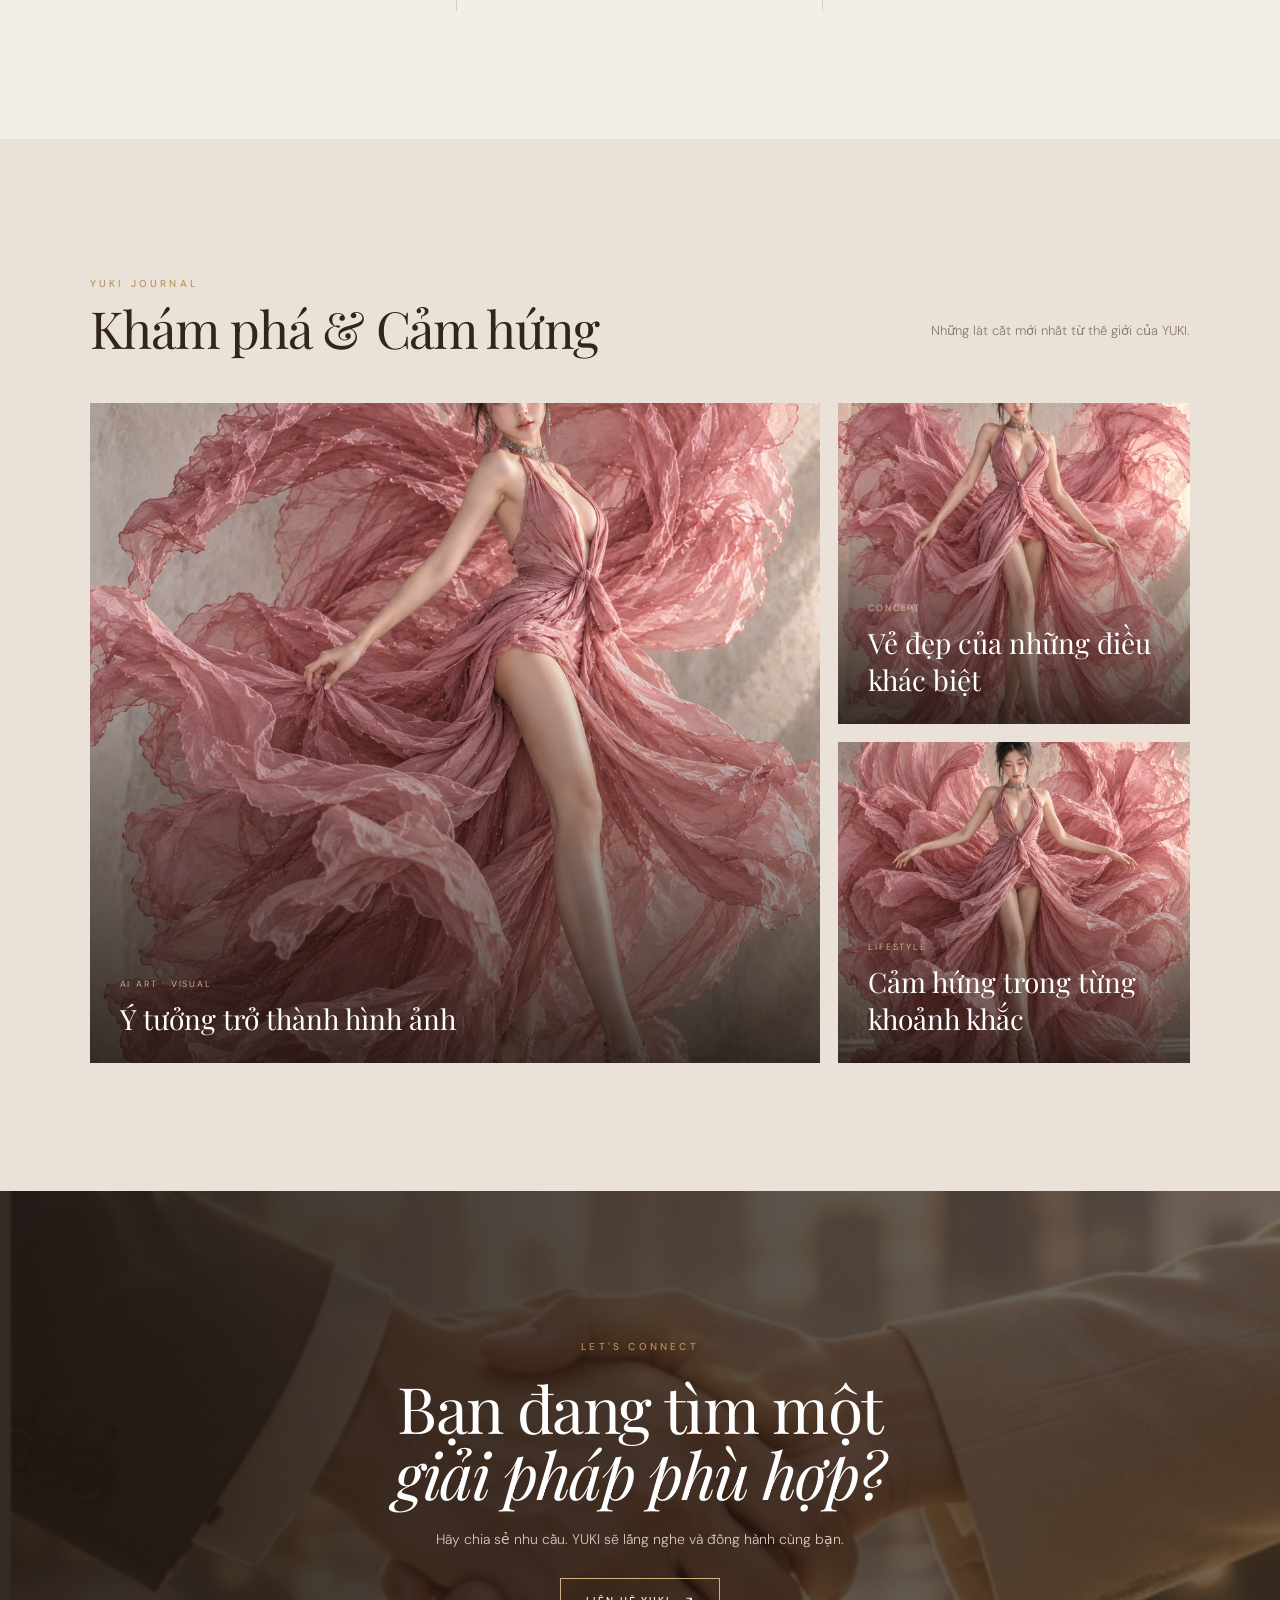
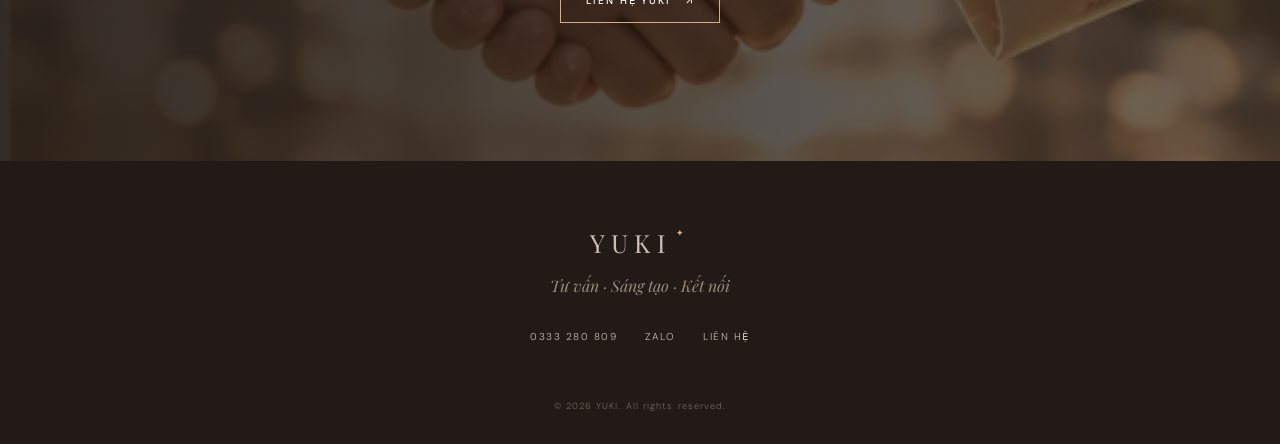
==== commit 9bbdba9c: "Replace contact card with community and video" ====
--- a/index.html
+++ b/index.html
@@ -50,8 +50,7 @@
         <a class="service-card reveal" href="xe.html" style="--image:url('images/xe.jpg')"><span class="number">06</span><div><p>Mobility</p><h3>Xe & Dịch vụ xe</h3><span class="card-link">Xem chi tiết →</span></div></a>
         <a class="service-card reveal" href="vanphong.html" style="--image:url('images/van-phong.jpg')"><span class="number">07</span><div><p>Business Space</p><h3>Văn phòng & Mặt bằng</h3><span class="card-link">Xem chi tiết →</span></div></a>
         <a class="service-card wide reveal" href="dulich.html" style="--image:url('images/du-lich.jpg')"><span class="number">08</span><div><p>Travel & Stay</p><h3>Du lịch & Khách sạn</h3><span class="card-link">Xem chi tiết →</span></div></a>
-        <a class="service-card wide reveal" href="lienhe.html" style="--image:url('images/lien-he.jpg')"><span class="number">09</span><div><p>Consulting & Connection</p><h3>Liên hệ YUKI</h3><span class="card-link">Trao đổi ngay →</span></div></a>
-        <a class="service-card full reveal" href="congdong.html" style="--image:url('anhmoi4.jpg')"><span class="number">10</span><div><p>News · Video · Community</p><h3>Cộng đồng & Video</h3><span class="card-link">Khám phá & Giao lưu →</span></div></a>
+        <a class="service-card wide reveal" href="congdong.html" style="--image:url('anhmoi4.jpg')"><span class="number">09</span><div><p>News · Video · Community</p><h3>Cộng đồng & Video</h3><span class="card-link">Khám phá & Giao lưu →</span></div></a>
       </div>
     </section>
 
--- a/style.css
+++ b/style.css
@@ -6,3 +6,7 @@
 .hero{width:100%;height:auto;min-height:0;aspect-ratio:3/1;display:block;padding:0;background-color:var(--cream);background-position:center top;background-size:100% auto;background-repeat:no-repeat}
 .hero-shade,.hero-copy,.scroll-cue{display:none}
 @media(max-width:600px){.hero{height:auto;min-height:0;aspect-ratio:3/1;padding:0;background-position:center top;background-size:100% auto}}
+
+.service-card.full{grid-column:1/-1;height:360px;background-position:center 38%}
+@media(max-width:900px){.service-card.full{grid-column:1/-1}}
+@media(max-width:600px){.service-card.full{grid-column:auto;height:410px}}
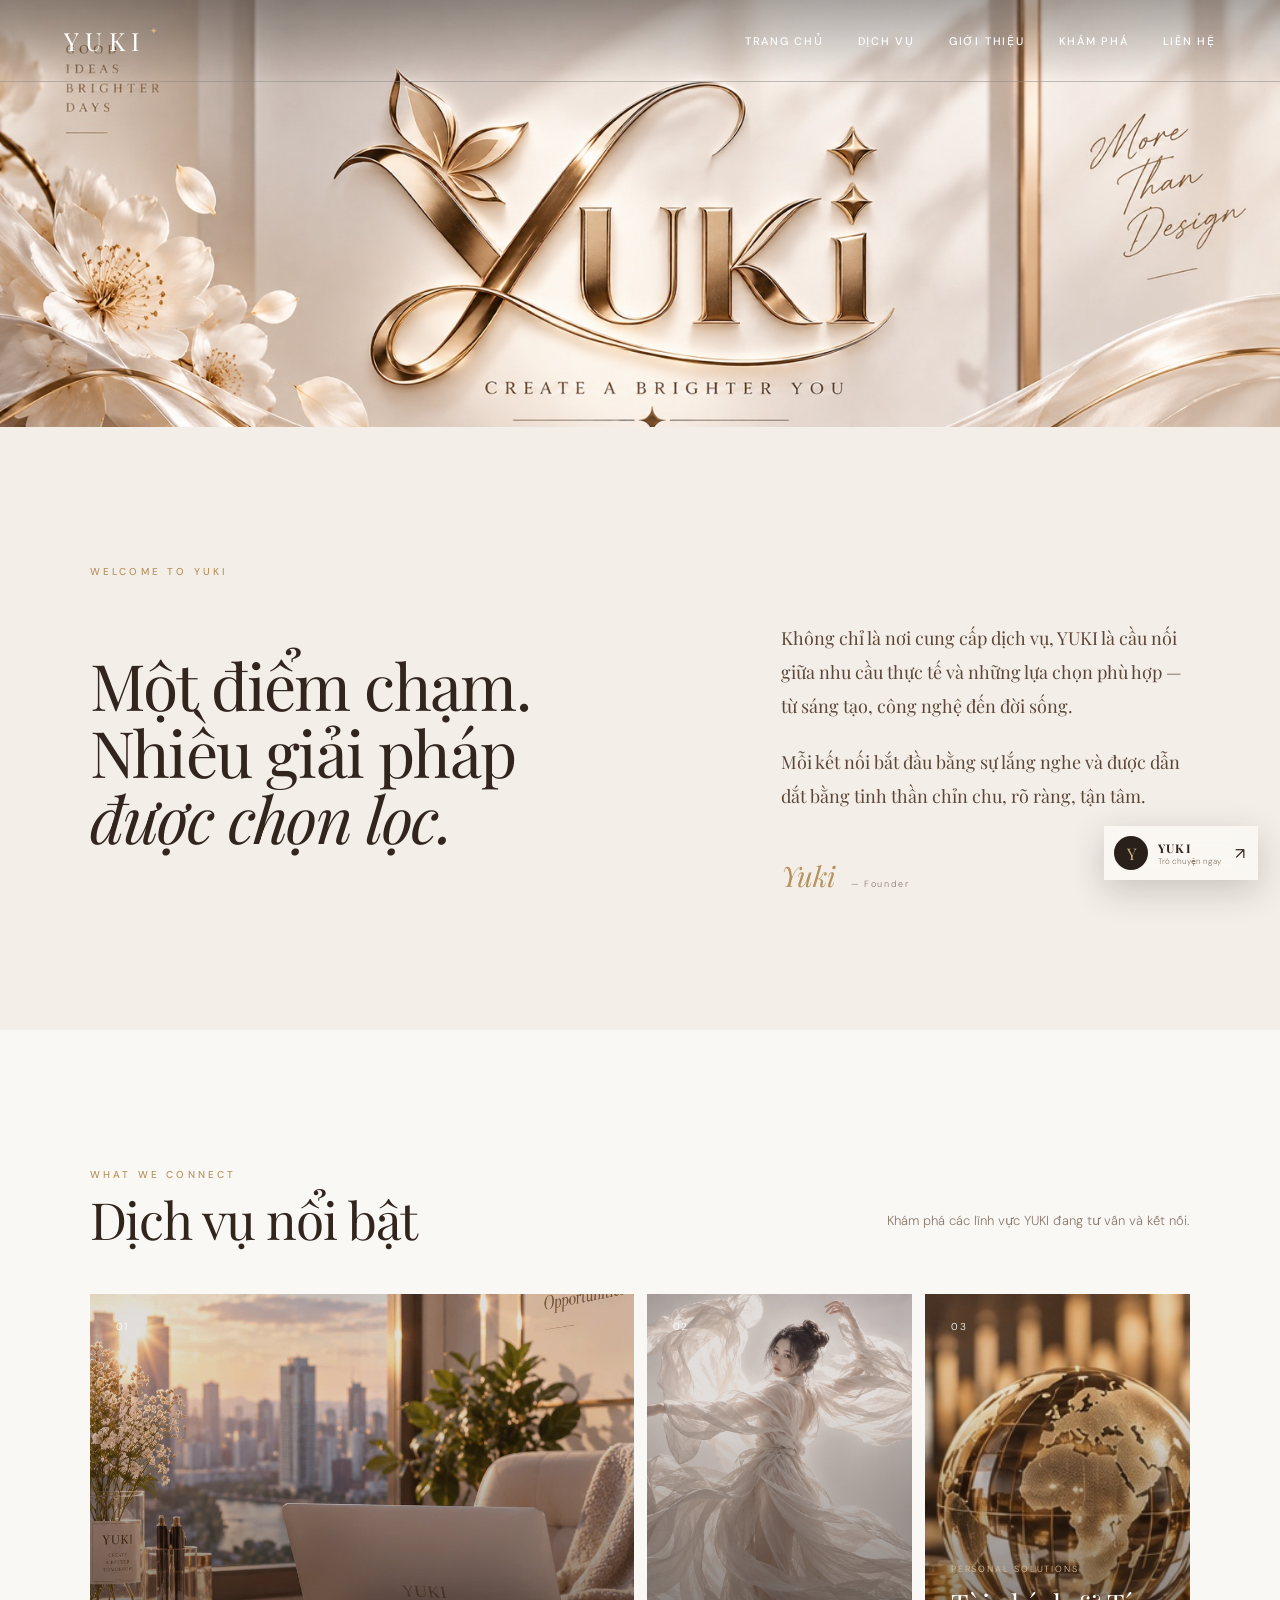
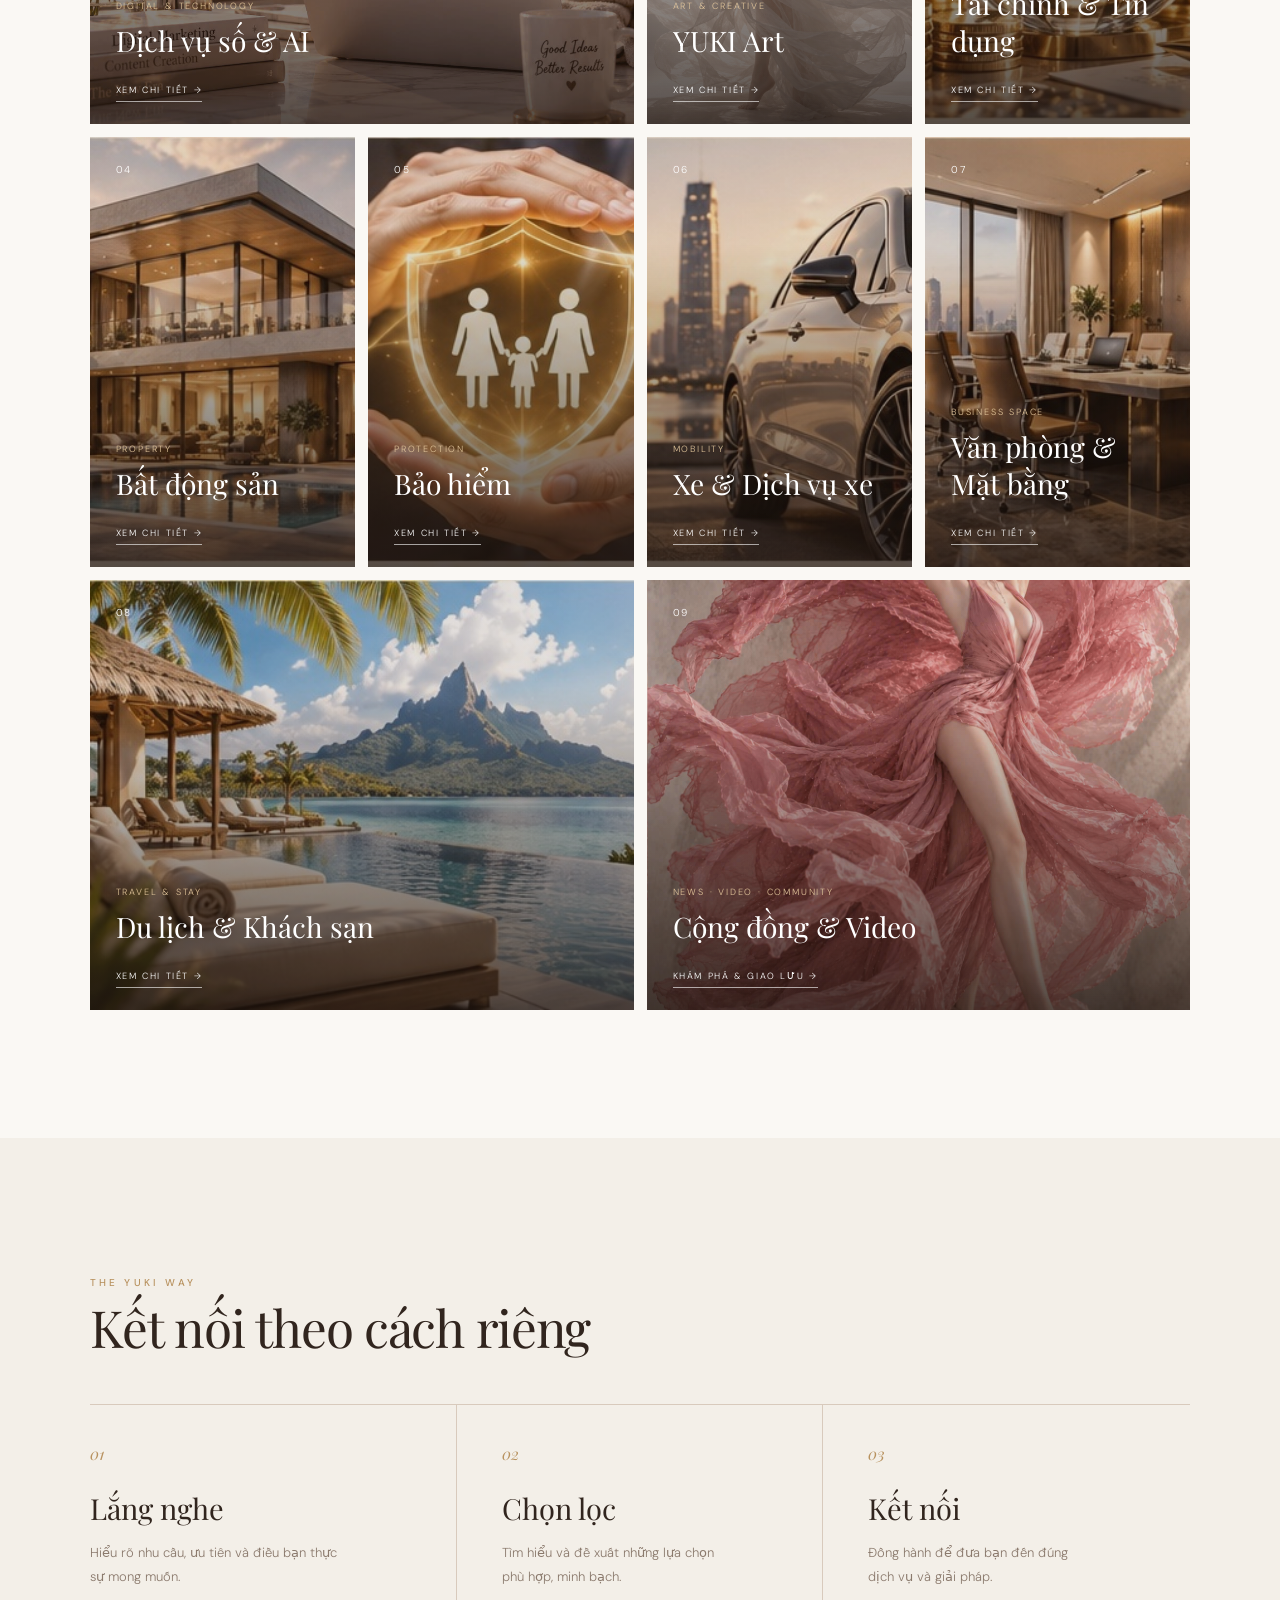
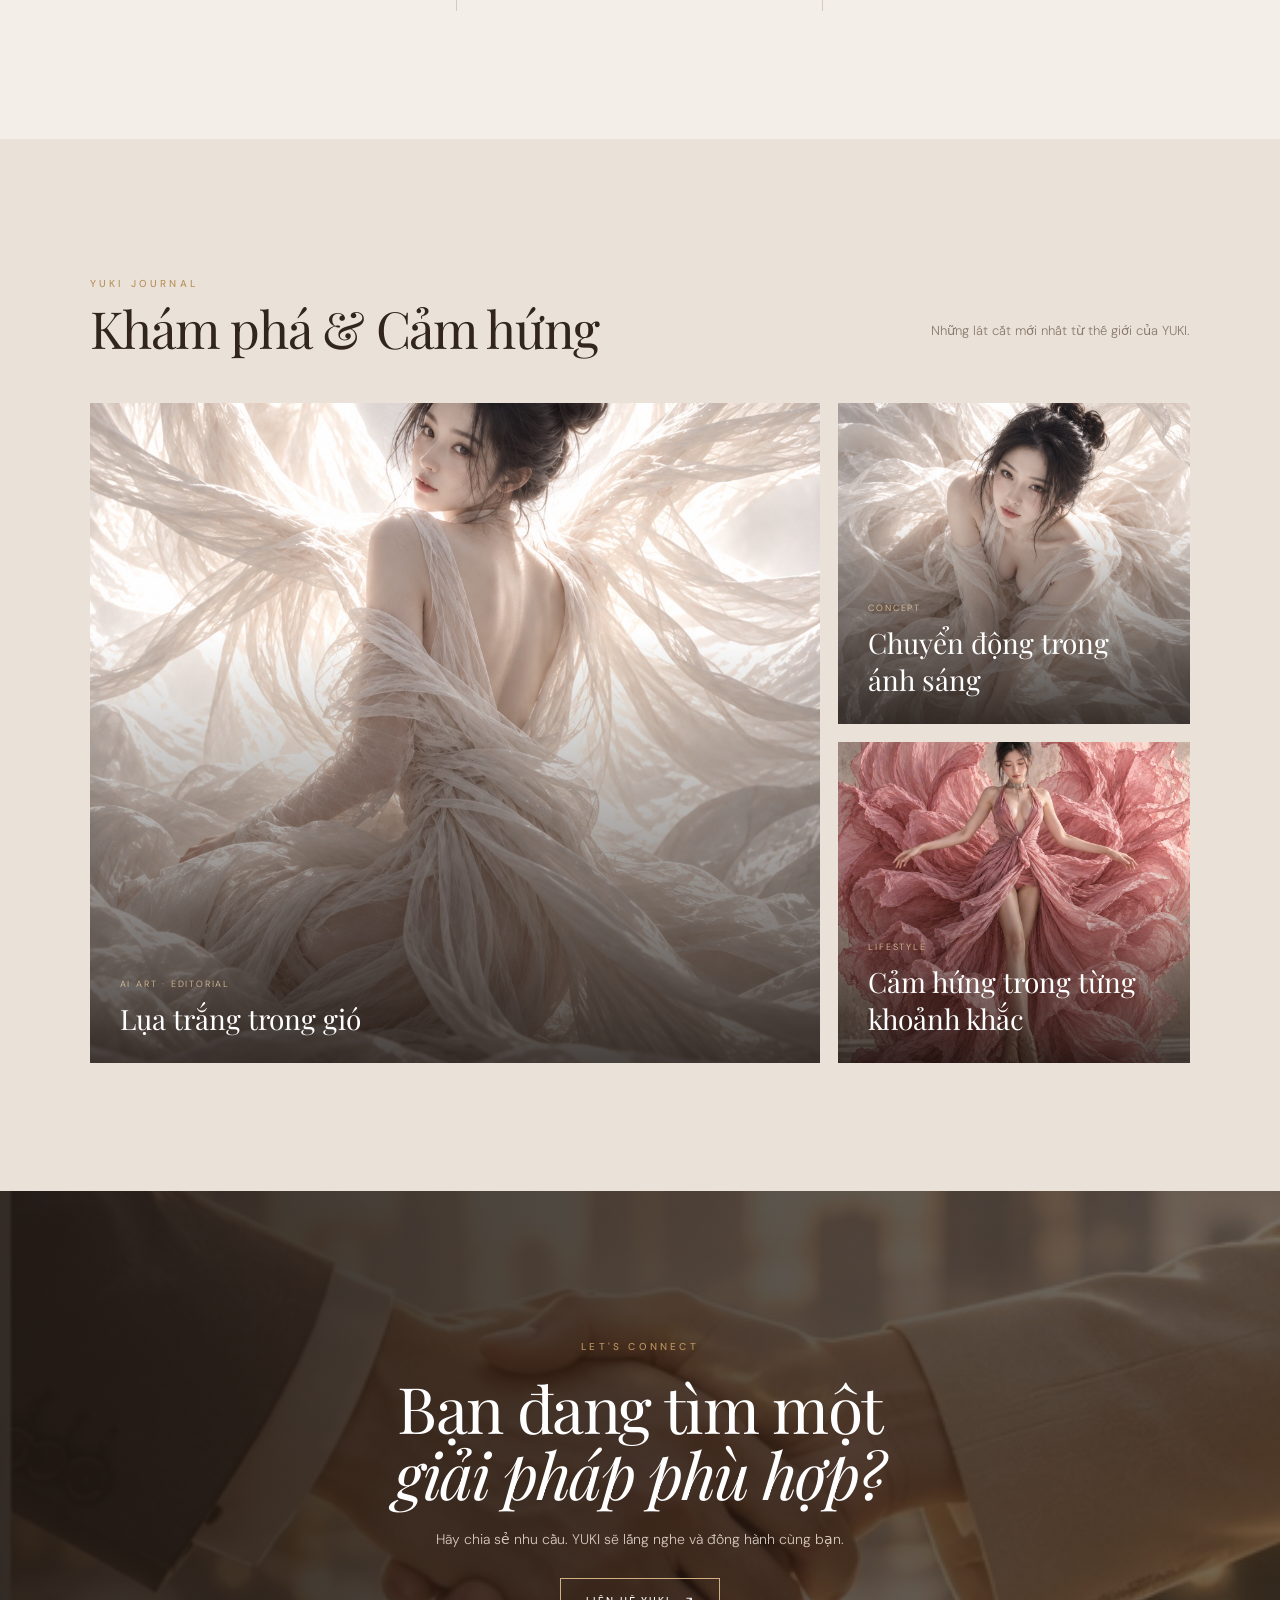
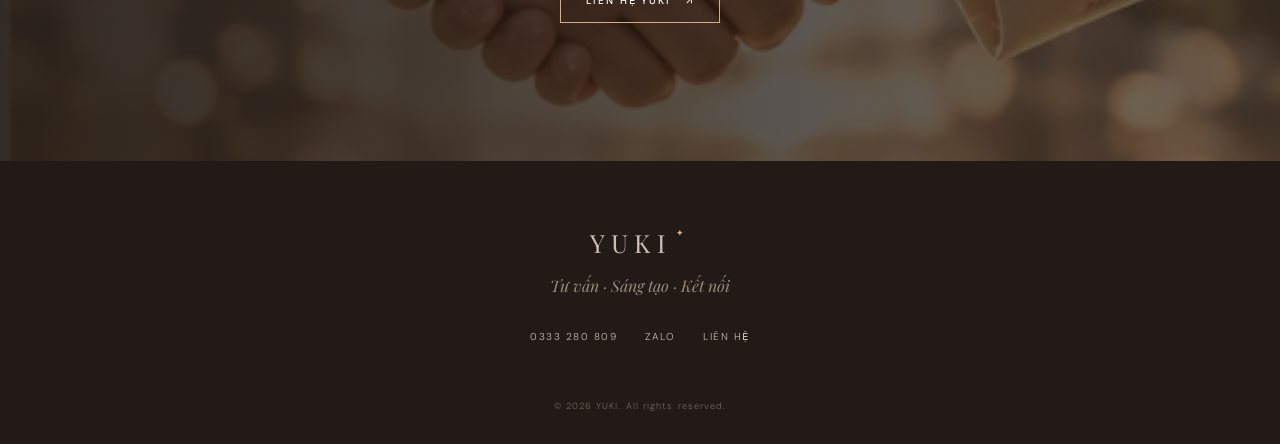
==== commit 649d487e: "Publish Lua trang trong gio editorial" ====
--- a/index.html
+++ b/index.html
@@ -43,7 +43,7 @@
       <div class="section-head reveal"><div><p class="section-kicker">WHAT WE CONNECT</p><h2>Dịch vụ nổi bật</h2></div><p>Khám phá các lĩnh vực YUKI đang tư vấn và kết nối.</p></div>
       <div class="service-grid">
         <a class="service-card wide reveal" href="ai.html" style="--image:url('images/ai-new.jpg')"><span class="number">01</span><div><p>Digital & Technology</p><h3>Dịch vụ số & AI</h3><span class="card-link">Xem chi tiết →</span></div></a>
-        <a class="service-card reveal" href="yuki-art.html" style="--image:url('images/yuki-art.jpg')"><span class="number">02</span><div><p>Art & Creative</p><h3>YUKI Art</h3><span class="card-link">Xem chi tiết →</span></div></a>
+        <a class="service-card reveal" href="yuki-art.html" style="--image:url('images/yuki-editorial-01.jpg')"><span class="number">02</span><div><p>Art & Creative</p><h3>YUKI Art</h3><span class="card-link">Xem chi tiết →</span></div></a>
         <a class="service-card reveal" href="taichinhtindung.html" style="--image:url('images/tai-chinh.jpg')"><span class="number">03</span><div><p>Personal Solutions</p><h3>Tài chính & Tín dụng</h3><span class="card-link">Xem chi tiết →</span></div></a>
         <a class="service-card reveal" href="batdongsan.html" style="--image:url('images/bat-dong-san.jpg')"><span class="number">04</span><div><p>Property</p><h3>Bất động sản</h3><span class="card-link">Xem chi tiết →</span></div></a>
         <a class="service-card reveal" href="baohiem.html" style="--image:url('images/bao-hiem.jpg')"><span class="number">05</span><div><p>Protection</p><h3>Bảo hiểm</h3><span class="card-link">Xem chi tiết →</span></div></a>
@@ -61,7 +61,7 @@
 
     <section class="explore section" id="explore">
       <div class="section-head reveal"><div><p class="section-kicker">YUKI JOURNAL</p><h2>Khám phá & Cảm hứng</h2></div><p>Những lát cắt mới nhất từ thế giới của YUKI.</p></div>
-      <div class="journal-grid"><article class="journal-main reveal"><img src="anhmoi1.jpg" alt="Hình ảnh sáng tạo mới của YUKI"><div><p>AI ART · VISUAL</p><h3>Ý tưởng trở thành hình ảnh</h3></div></article><div class="journal-side"><article class="reveal"><img src="anhmoi2.jpg" alt="Concept YUKI"><div><p>CONCEPT</p><h3>Vẻ đẹp của những điều khác biệt</h3></div></article><article class="reveal"><img src="anhmoi3.jpg" alt="Lifestyle YUKI"><div><p>LIFESTYLE</p><h3>Cảm hứng trong từng khoảnh khắc</h3></div></article></div></div>
+      <div class="journal-grid"><article class="journal-main reveal"><img src="images/yuki-editorial-02.jpg" alt="Lụa trắng trong gió — YUKI Art"><div><p>AI ART · EDITORIAL</p><h3>Lụa trắng trong gió</h3></div></article><div class="journal-side"><article class="reveal"><img src="images/yuki-editorial-03.jpg" alt="Concept lụa trắng YUKI"><div><p>CONCEPT</p><h3>Chuyển động trong ánh sáng</h3></div></article><article class="reveal"><img src="anhmoi3.jpg" alt="Lifestyle YUKI"><div><p>LIFESTYLE</p><h3>Cảm hứng trong từng khoảnh khắc</h3></div></article></div></div>
     </section>
 
     <section class="contact-banner">
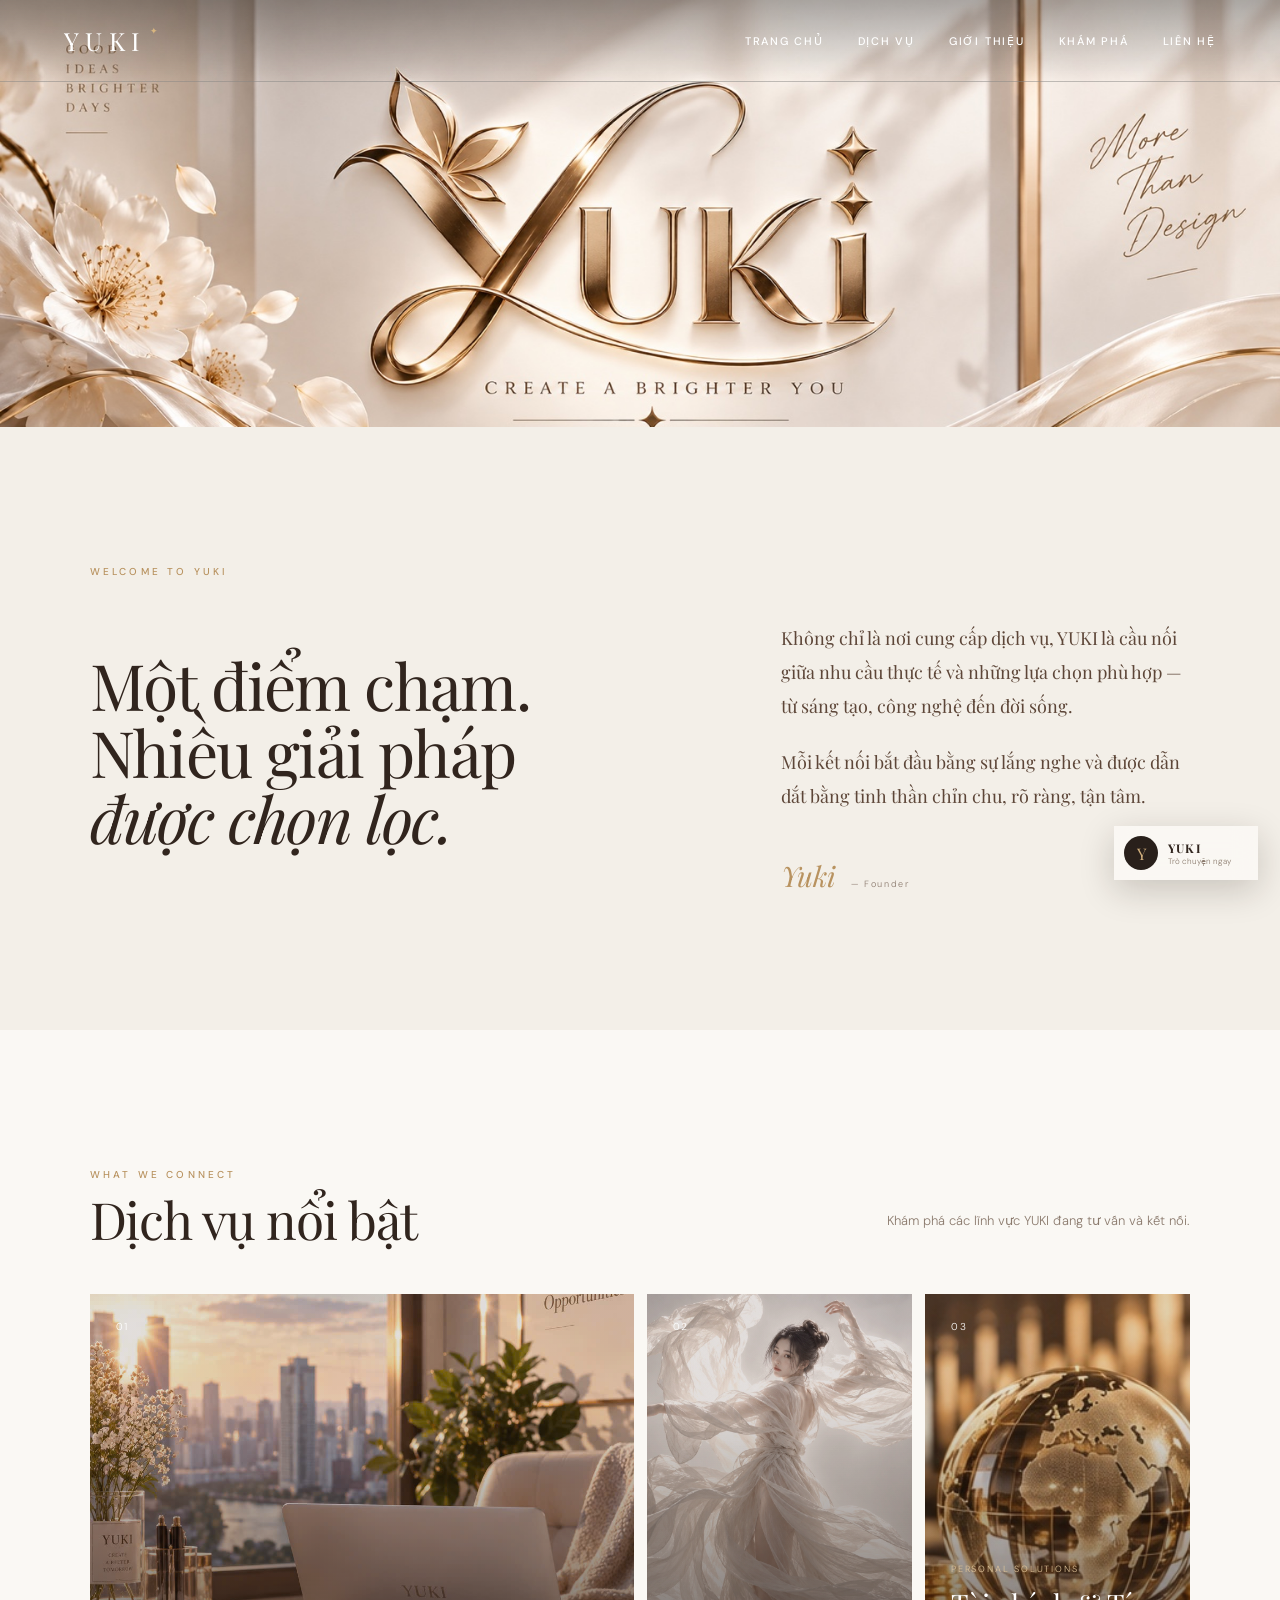
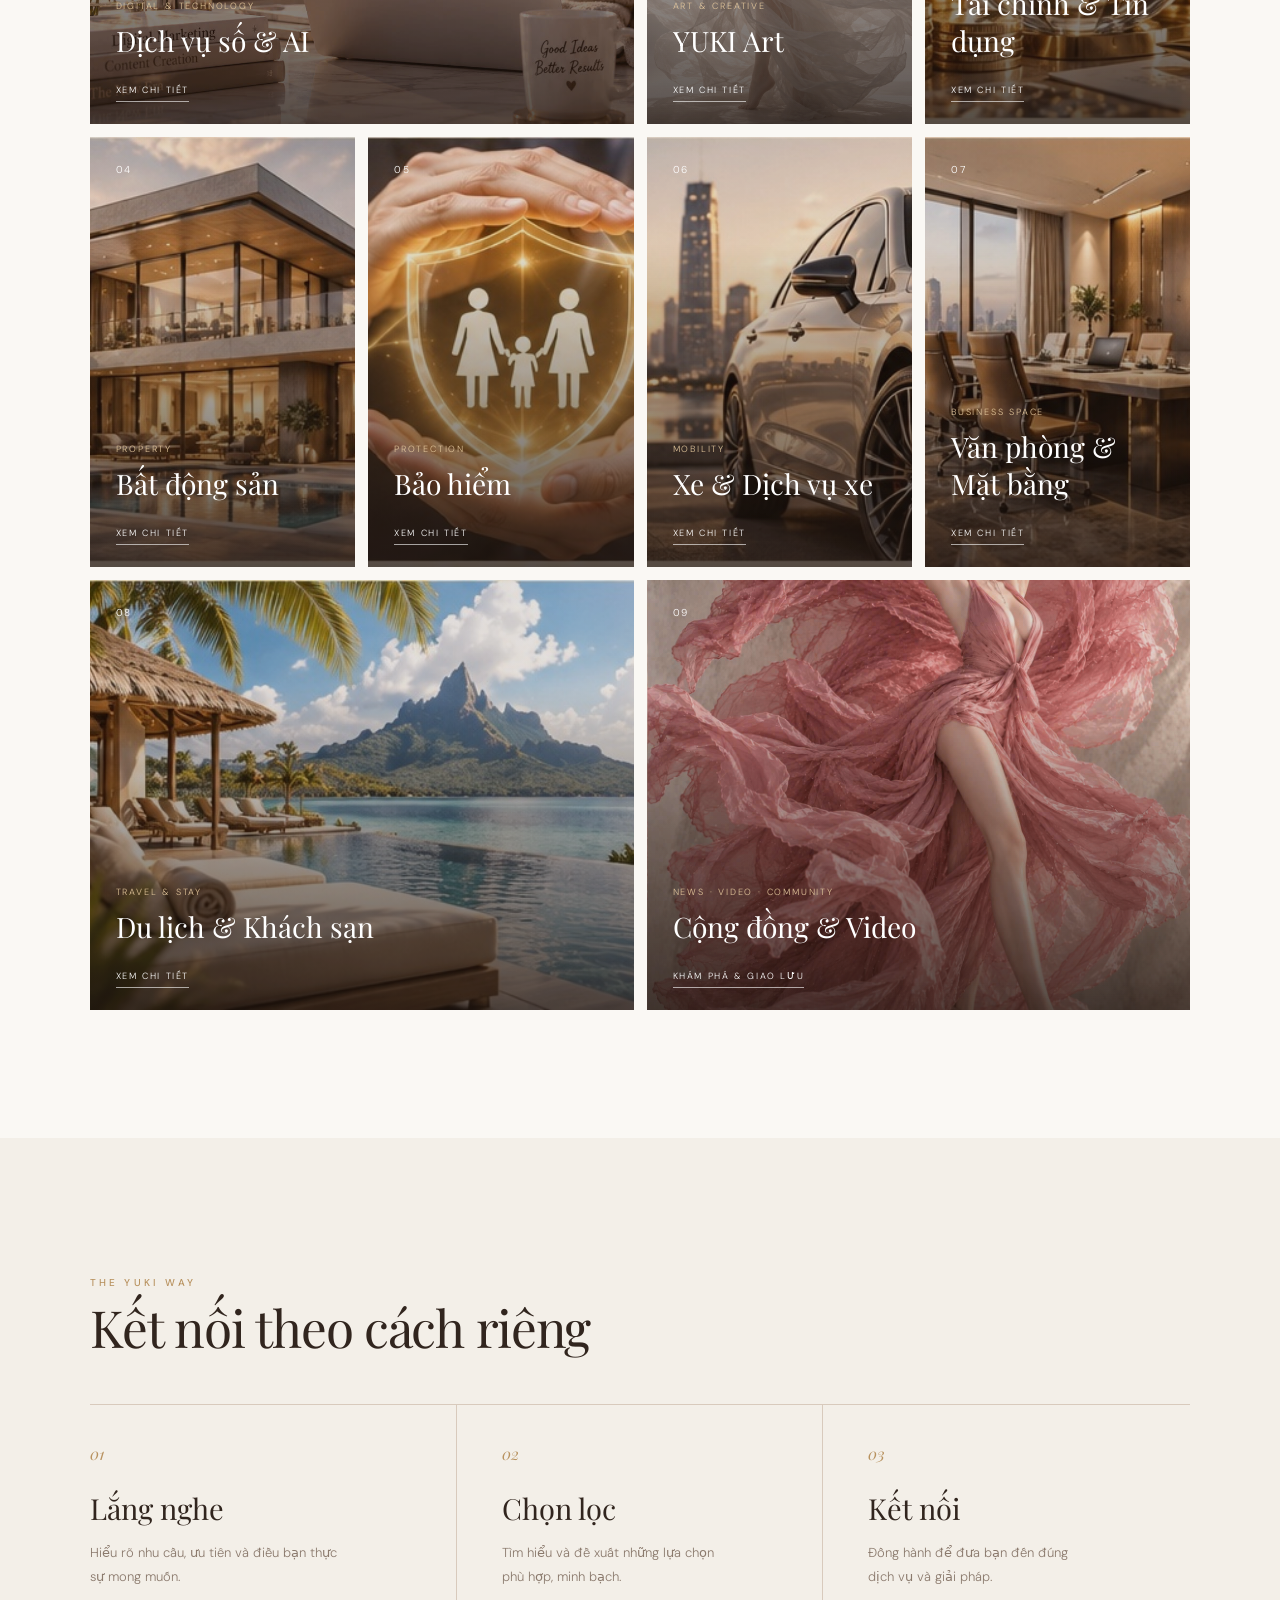
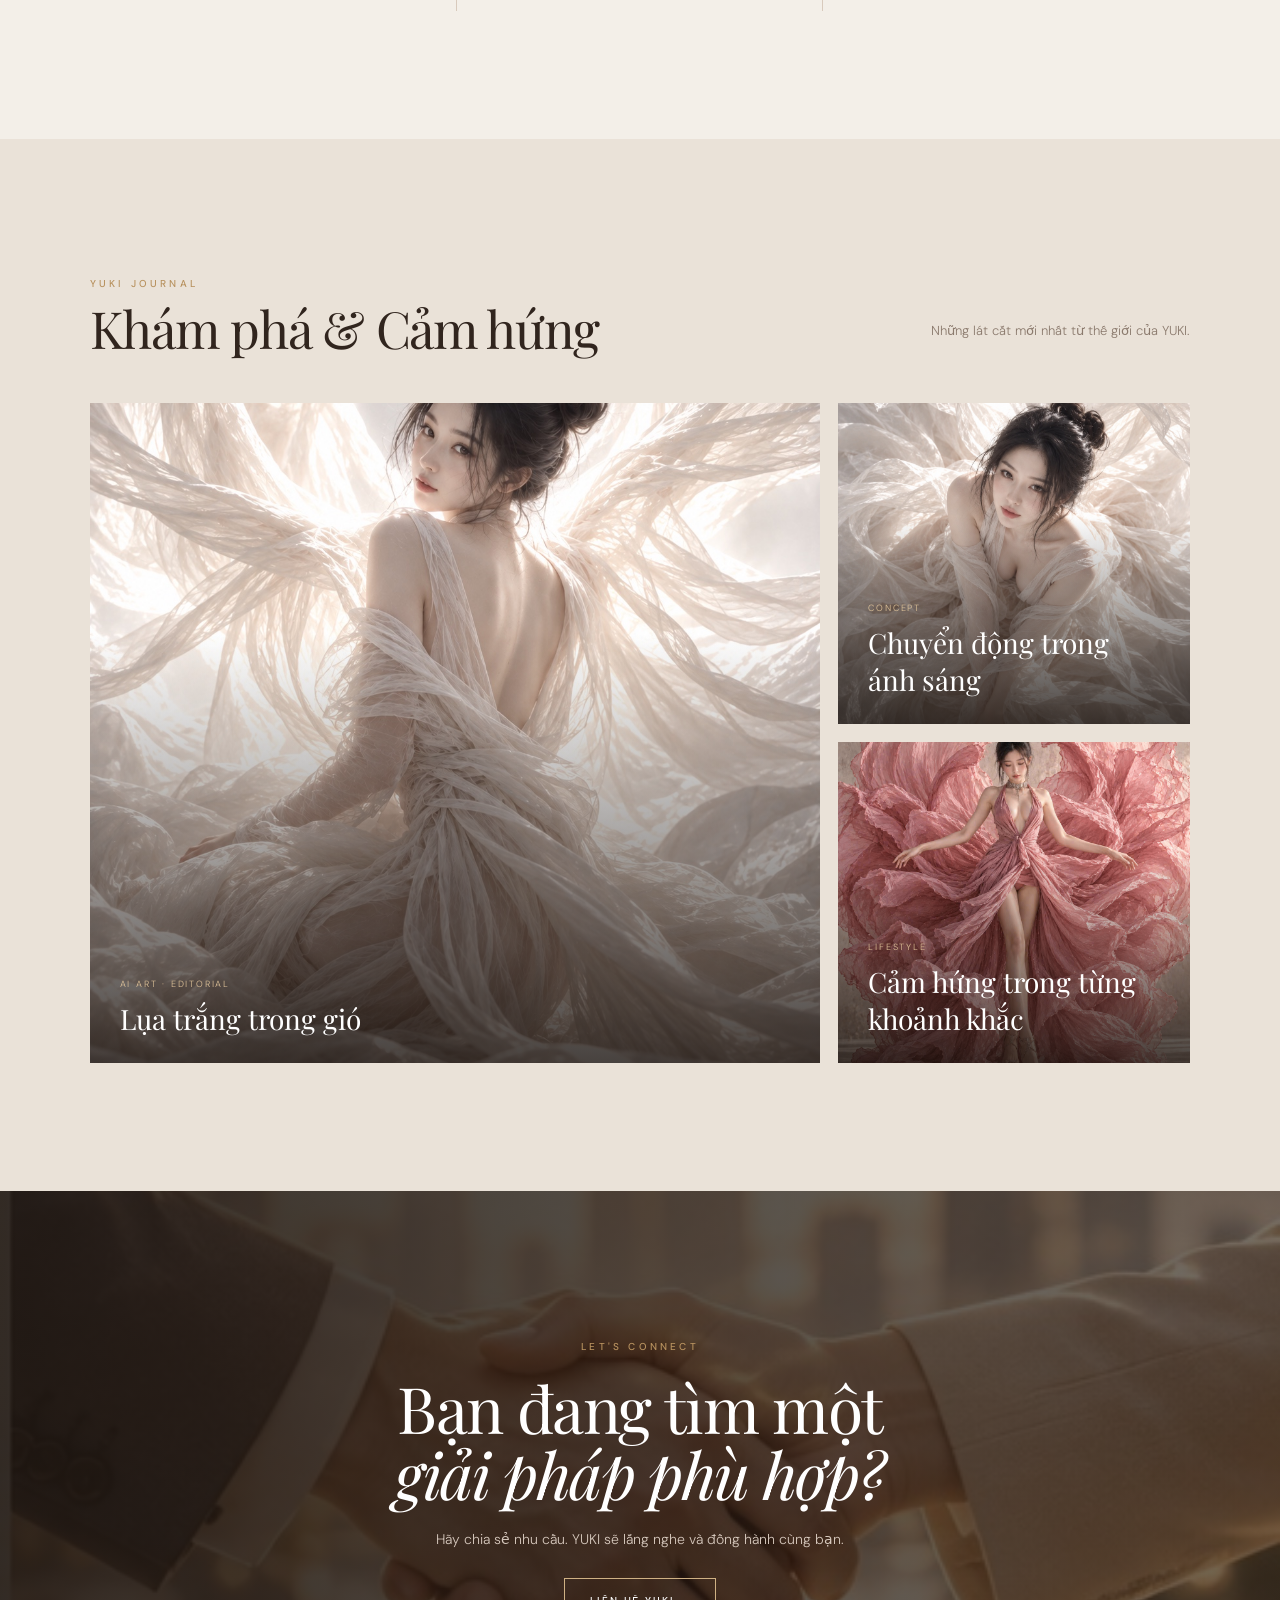
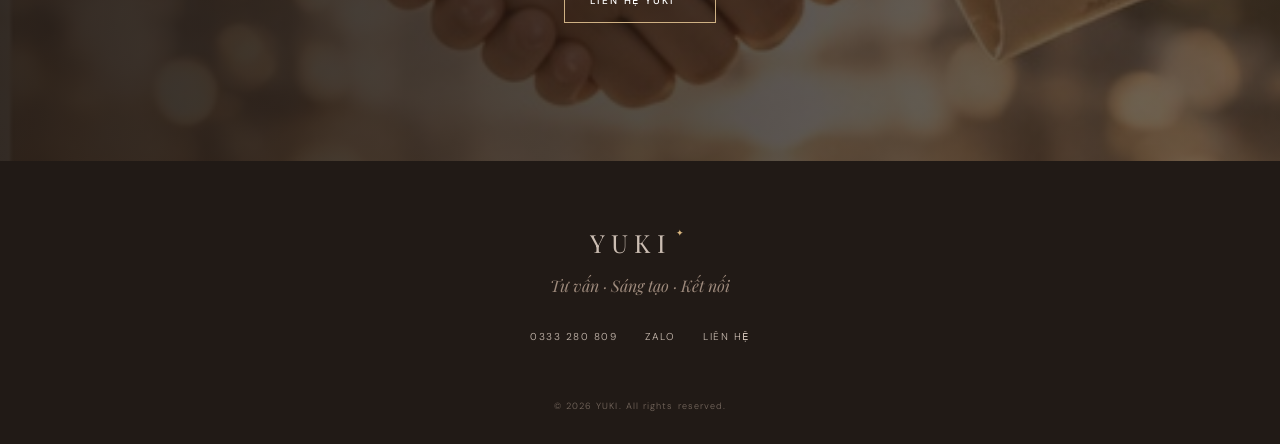
==== commit 6d8adb86: "Refine contact and arrow icons" ====
--- a/index.html
+++ b/index.html
@@ -26,7 +26,7 @@
         <p class="eyebrow">CURATED SOLUTIONS · CREATIVE VISION</p>
         <h1>Những kết nối<br><em>được tạo nên tinh tế.</em></h1>
         <p class="hero-intro">YUKI lắng nghe, chọn lọc và kết nối bạn với những ý tưởng, dịch vụ và giải pháp phù hợp.</p>
-        <div class="hero-actions"><a class="button button-solid" href="#services">Khám phá dịch vụ</a><a class="text-link" href="lienhe.html">Trao đổi cùng YUKI <span>↗</span></a></div>
+        <div class="hero-actions"><a class="button button-solid" href="#services">Khám phá dịch vụ</a><a class="text-link" href="lienhe.html">Trao đổi cùng YUKI <span class="icon-arrow" aria-hidden="true"></span></a></div>
       </div>
       <a class="scroll-cue" href="#services"><span></span>CUỘN ĐỂ KHÁM PHÁ</a>
     </section>
@@ -42,15 +42,15 @@
     <section class="services section" id="services">
       <div class="section-head reveal"><div><p class="section-kicker">WHAT WE CONNECT</p><h2>Dịch vụ nổi bật</h2></div><p>Khám phá các lĩnh vực YUKI đang tư vấn và kết nối.</p></div>
       <div class="service-grid">
-        <a class="service-card wide reveal" href="ai.html" style="--image:url('images/ai-new.jpg')"><span class="number">01</span><div><p>Digital & Technology</p><h3>Dịch vụ số & AI</h3><span class="card-link">Xem chi tiết →</span></div></a>
-        <a class="service-card reveal" href="yuki-art.html" style="--image:url('images/yuki-editorial-01.jpg')"><span class="number">02</span><div><p>Art & Creative</p><h3>YUKI Art</h3><span class="card-link">Xem chi tiết →</span></div></a>
-        <a class="service-card reveal" href="taichinhtindung.html" style="--image:url('images/tai-chinh.jpg')"><span class="number">03</span><div><p>Personal Solutions</p><h3>Tài chính & Tín dụng</h3><span class="card-link">Xem chi tiết →</span></div></a>
-        <a class="service-card reveal" href="batdongsan.html" style="--image:url('images/bat-dong-san.jpg')"><span class="number">04</span><div><p>Property</p><h3>Bất động sản</h3><span class="card-link">Xem chi tiết →</span></div></a>
-        <a class="service-card reveal" href="baohiem.html" style="--image:url('images/bao-hiem.jpg')"><span class="number">05</span><div><p>Protection</p><h3>Bảo hiểm</h3><span class="card-link">Xem chi tiết →</span></div></a>
-        <a class="service-card reveal" href="xe.html" style="--image:url('images/xe.jpg')"><span class="number">06</span><div><p>Mobility</p><h3>Xe & Dịch vụ xe</h3><span class="card-link">Xem chi tiết →</span></div></a>
-        <a class="service-card reveal" href="vanphong.html" style="--image:url('images/van-phong.jpg')"><span class="number">07</span><div><p>Business Space</p><h3>Văn phòng & Mặt bằng</h3><span class="card-link">Xem chi tiết →</span></div></a>
-        <a class="service-card wide reveal" href="dulich.html" style="--image:url('images/du-lich.jpg')"><span class="number">08</span><div><p>Travel & Stay</p><h3>Du lịch & Khách sạn</h3><span class="card-link">Xem chi tiết →</span></div></a>
-        <a class="service-card wide reveal" href="congdong.html" style="--image:url('anhmoi4.jpg')"><span class="number">09</span><div><p>News · Video · Community</p><h3>Cộng đồng & Video</h3><span class="card-link">Khám phá & Giao lưu →</span></div></a>
+        <a class="service-card wide reveal" href="ai.html" style="--image:url('images/ai-new.jpg')"><span class="number">01</span><div><p>Digital & Technology</p><h3>Dịch vụ số & AI</h3><span class="card-link">Xem chi tiết <span class="icon-arrow" aria-hidden="true"></span></span></div></a>
+        <a class="service-card reveal" href="yuki-art.html" style="--image:url('images/yuki-editorial-01.jpg')"><span class="number">02</span><div><p>Art & Creative</p><h3>YUKI Art</h3><span class="card-link">Xem chi tiết <span class="icon-arrow" aria-hidden="true"></span></span></div></a>
+        <a class="service-card reveal" href="taichinhtindung.html" style="--image:url('images/tai-chinh.jpg')"><span class="number">03</span><div><p>Personal Solutions</p><h3>Tài chính & Tín dụng</h3><span class="card-link">Xem chi tiết <span class="icon-arrow" aria-hidden="true"></span></span></div></a>
+        <a class="service-card reveal" href="batdongsan.html" style="--image:url('images/bat-dong-san.jpg')"><span class="number">04</span><div><p>Property</p><h3>Bất động sản</h3><span class="card-link">Xem chi tiết <span class="icon-arrow" aria-hidden="true"></span></span></div></a>
+        <a class="service-card reveal" href="baohiem.html" style="--image:url('images/bao-hiem.jpg')"><span class="number">05</span><div><p>Protection</p><h3>Bảo hiểm</h3><span class="card-link">Xem chi tiết <span class="icon-arrow" aria-hidden="true"></span></span></div></a>
+        <a class="service-card reveal" href="xe.html" style="--image:url('images/xe.jpg')"><span class="number">06</span><div><p>Mobility</p><h3>Xe & Dịch vụ xe</h3><span class="card-link">Xem chi tiết <span class="icon-arrow" aria-hidden="true"></span></span></div></a>
+        <a class="service-card reveal" href="vanphong.html" style="--image:url('images/van-phong.jpg')"><span class="number">07</span><div><p>Business Space</p><h3>Văn phòng & Mặt bằng</h3><span class="card-link">Xem chi tiết <span class="icon-arrow" aria-hidden="true"></span></span></div></a>
+        <a class="service-card wide reveal" href="dulich.html" style="--image:url('images/du-lich.jpg')"><span class="number">08</span><div><p>Travel & Stay</p><h3>Du lịch & Khách sạn</h3><span class="card-link">Xem chi tiết <span class="icon-arrow" aria-hidden="true"></span></span></div></a>
+        <a class="service-card wide reveal" href="congdong.html" style="--image:url('anhmoi4.jpg')"><span class="number">09</span><div><p>News · Video · Community</p><h3>Cộng đồng & Video</h3><span class="card-link">Khám phá & Giao lưu <span class="icon-arrow" aria-hidden="true"></span></span></div></a>
       </div>
     </section>
 
@@ -65,12 +65,12 @@
     </section>
 
     <section class="contact-banner">
-      <div class="reveal"><p class="section-kicker">LET'S CONNECT</p><h2>Bạn đang tìm một<br><em>giải pháp phù hợp?</em></h2><p>Hãy chia sẻ nhu cầu. YUKI sẽ lắng nghe và đồng hành cùng bạn.</p><a class="button button-light" href="lienhe.html">Liên hệ YUKI <span>↗</span></a></div>
+      <div class="reveal"><p class="section-kicker">LET'S CONNECT</p><h2>Bạn đang tìm một<br><em>giải pháp phù hợp?</em></h2><p>Hãy chia sẻ nhu cầu. YUKI sẽ lắng nghe và đồng hành cùng bạn.</p><a class="button button-light" href="lienhe.html">Liên hệ YUKI <span class="icon-arrow" aria-hidden="true"></span></a></div>
     </section>
   </main>
 
   <footer><a class="brand" href="#home">YUKI<span>✦</span></a><p>Tư vấn · Sáng tạo · Kết nối</p><div><a href="tel:0333280809">0333 280 809</a><a href="https://zalo.me/0333280809">Zalo</a><a href="lienhe.html">Liên hệ</a></div><small>© 2026 YUKI. All rights reserved.</small></footer>
-  <a class="floating-contact" href="https://zalo.me/0333280809" aria-label="Liên hệ YUKI qua Zalo"><span>Y</span><div><strong>YUKI</strong><small>Trò chuyện ngay</small></div><b>↗</b></a>
+  <a class="floating-contact" href="https://zalo.me/0333280809" aria-label="Liên hệ YUKI qua Zalo"><span>Y</span><div><strong>YUKI</strong><small>Trò chuyện ngay</small></div><b class="icon-arrow" aria-hidden="true"></b></a>
   <script>
     const toggle=document.querySelector('.menu-toggle'),nav=document.querySelector('.nav-links');
     toggle.addEventListener('click',()=>{const open=document.body.classList.toggle('menu-open');toggle.setAttribute('aria-expanded',open)});
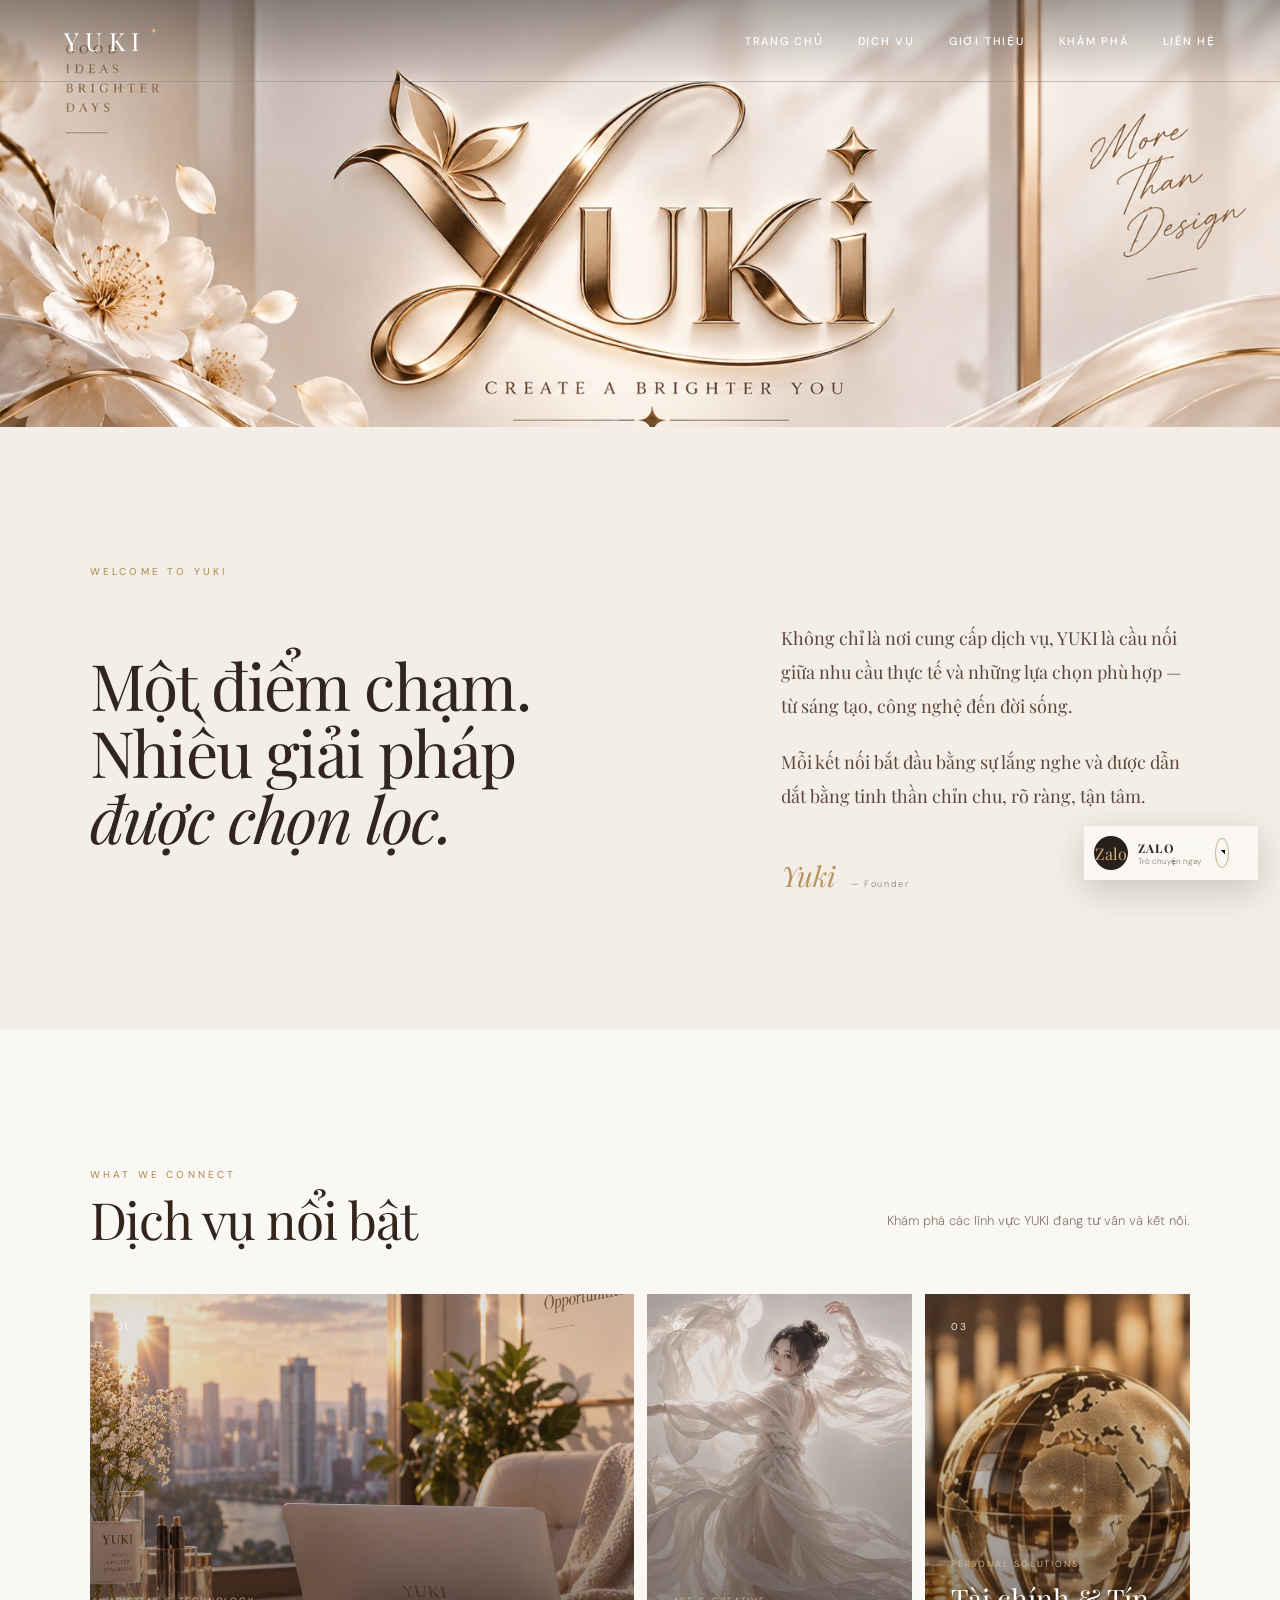
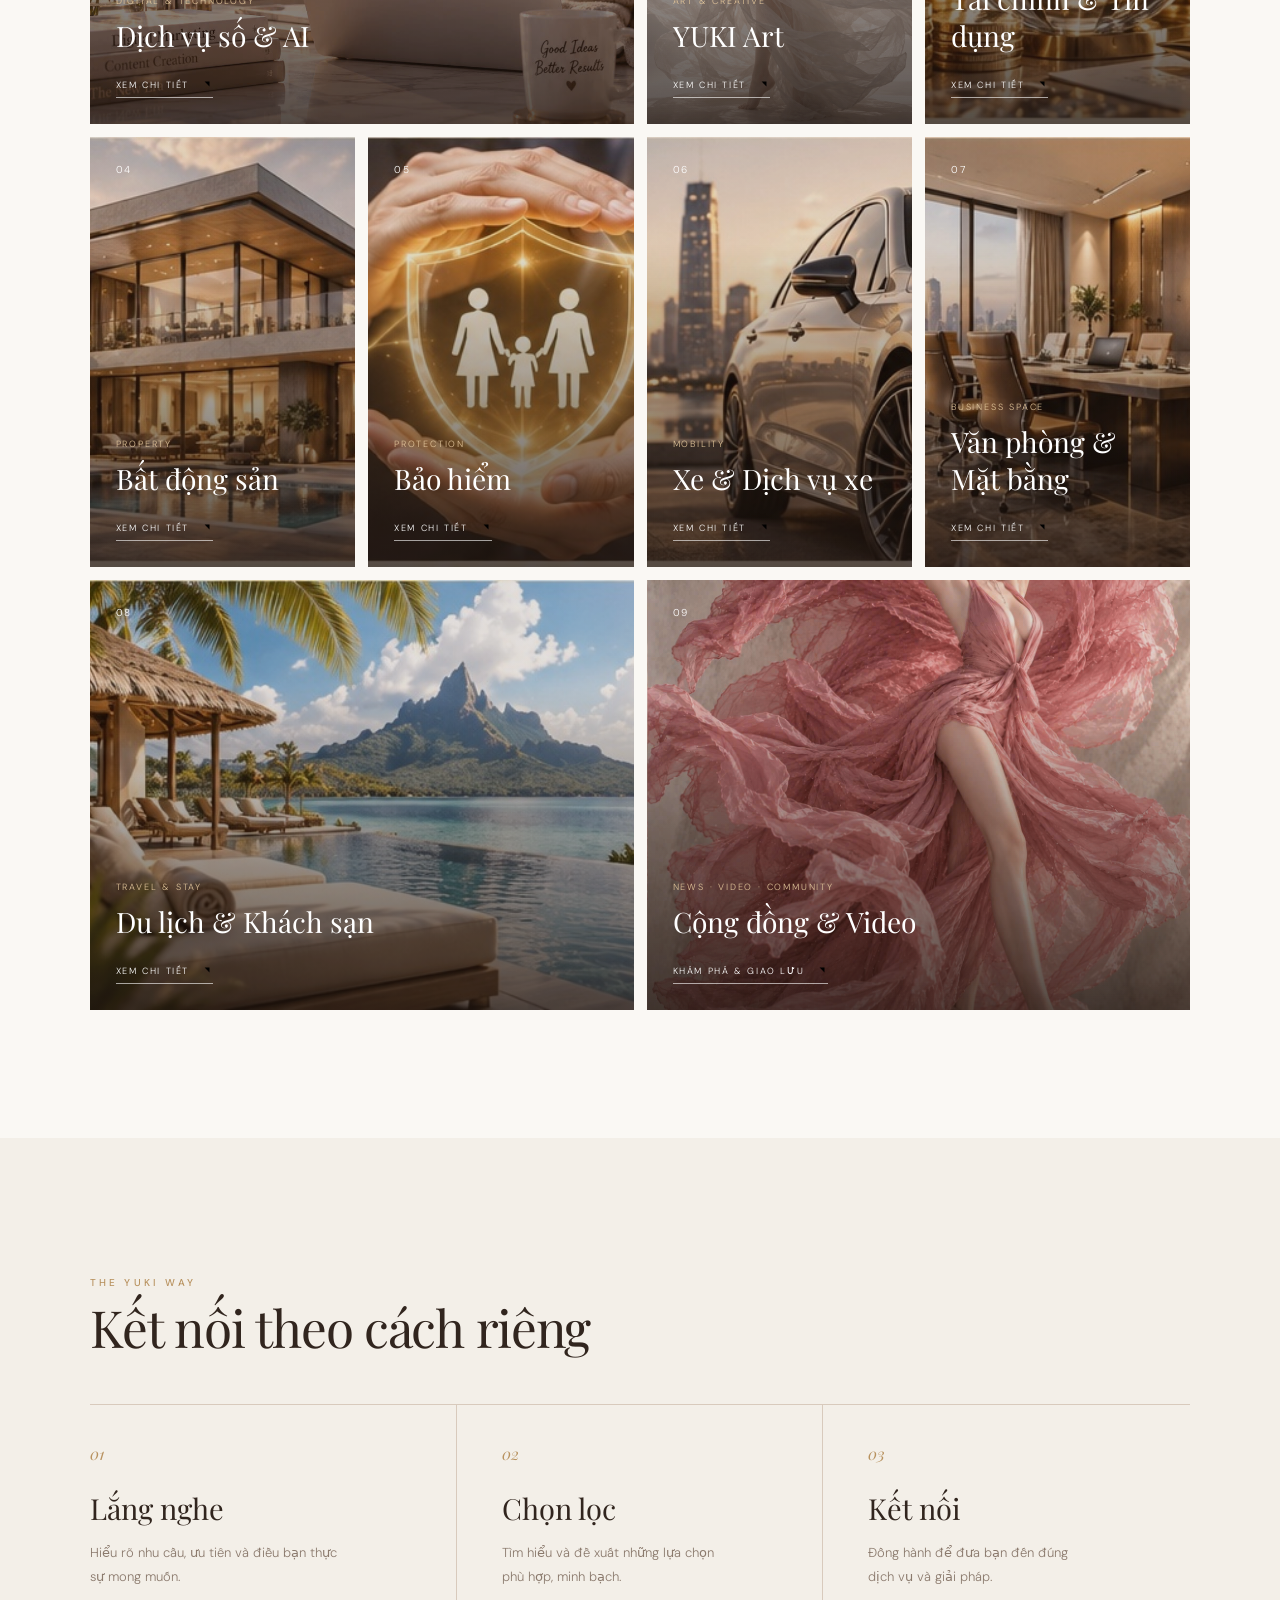
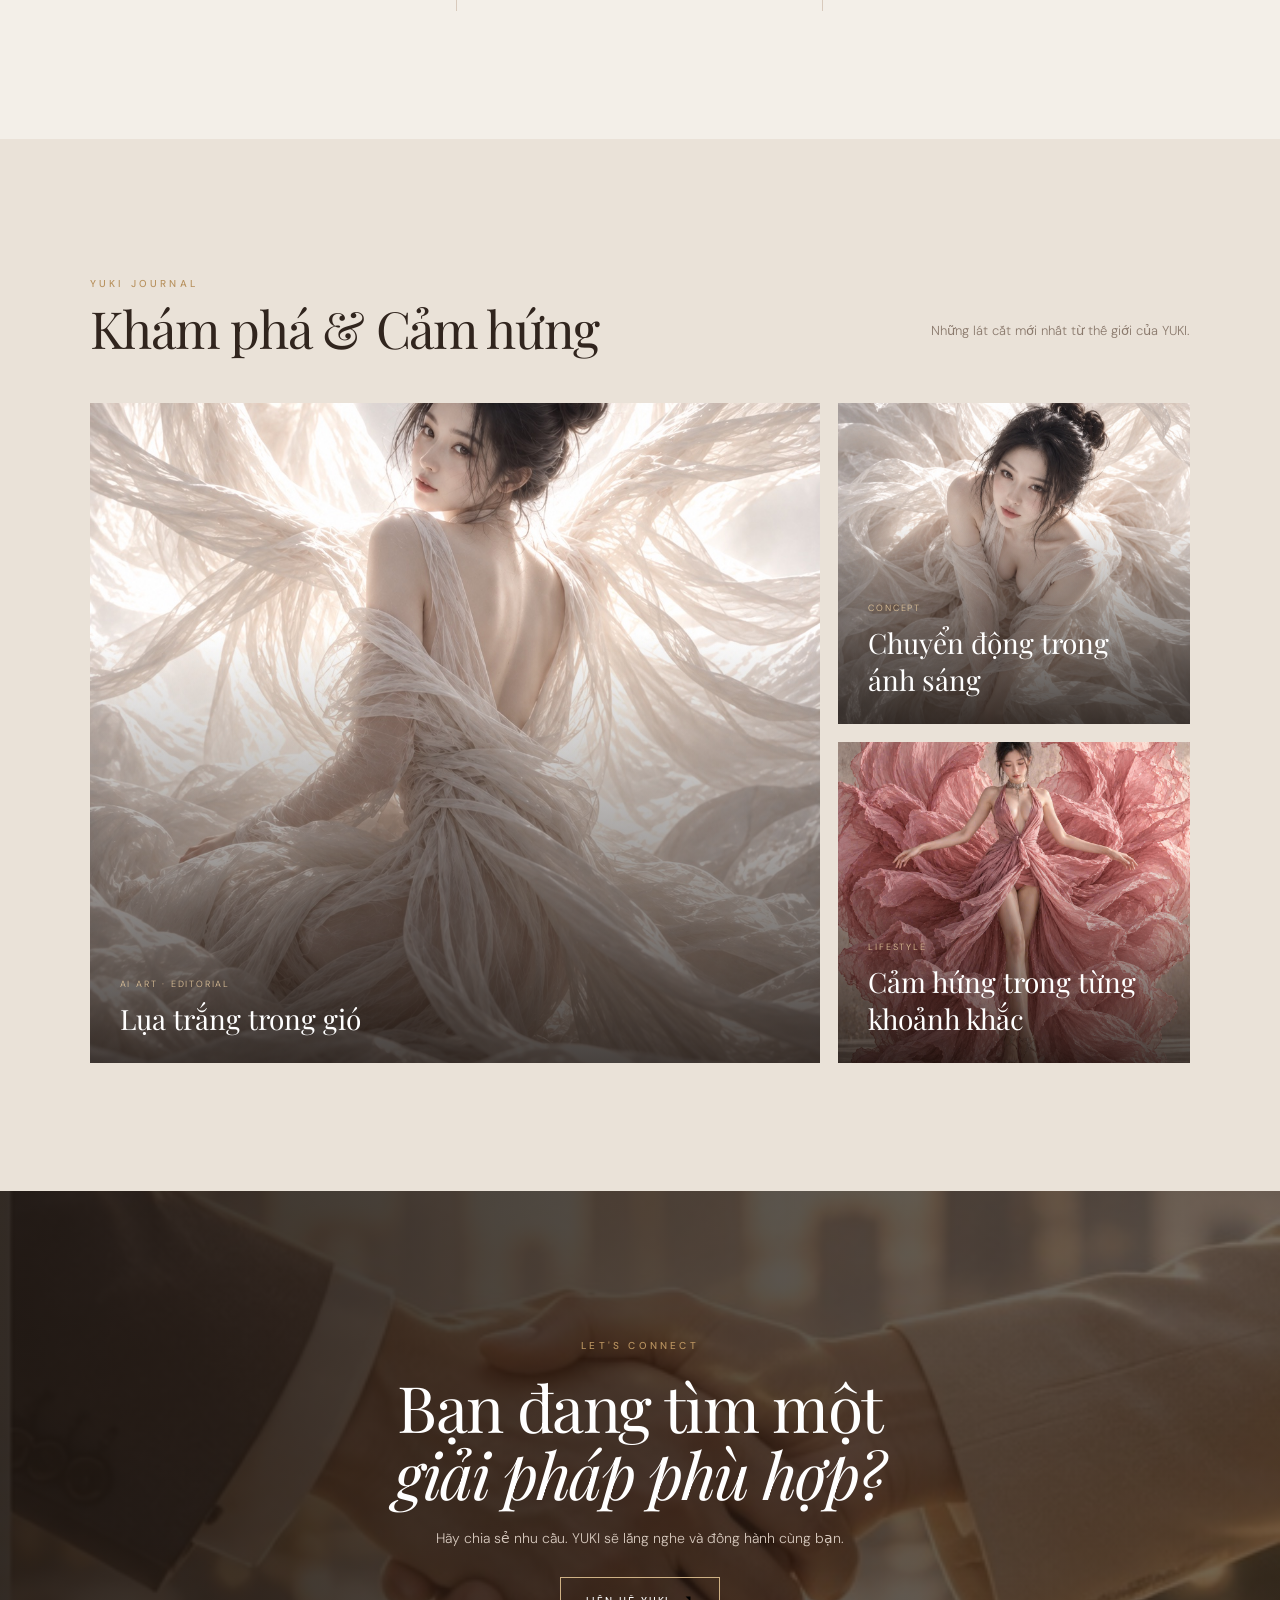
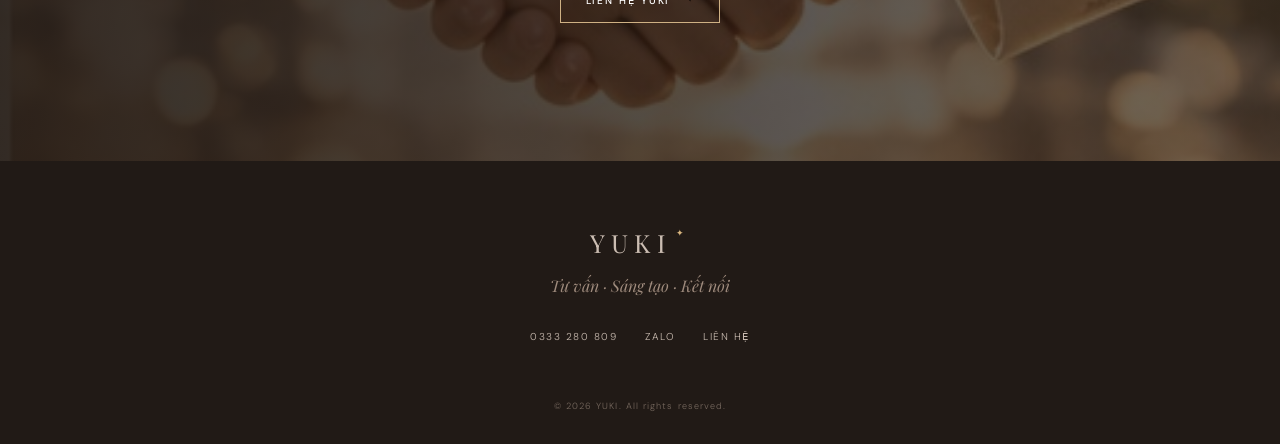
==== commit cc6222fc: "Replace arrows and correct Zalo icon" ====
--- a/index.html
+++ b/index.html
@@ -26,7 +26,7 @@
         <p class="eyebrow">CURATED SOLUTIONS · CREATIVE VISION</p>
         <h1>Những kết nối<br><em>được tạo nên tinh tế.</em></h1>
         <p class="hero-intro">YUKI lắng nghe, chọn lọc và kết nối bạn với những ý tưởng, dịch vụ và giải pháp phù hợp.</p>
-        <div class="hero-actions"><a class="button button-solid" href="#services">Khám phá dịch vụ</a><a class="text-link" href="lienhe.html">Trao đổi cùng YUKI <span class="icon-arrow" aria-hidden="true"></span></a></div>
+        <div class="hero-actions"><a class="button button-solid" href="#services">Khám phá dịch vụ</a><a class="text-link" href="lienhe.html">Trao đổi cùng YUKI <svg class="icon-arrow" viewBox="0 0 20 20" aria-hidden="true"><path d="M5 15 15 5M8 5h7v7"/></svg></a></div>
       </div>
       <a class="scroll-cue" href="#services"><span></span>CUỘN ĐỂ KHÁM PHÁ</a>
     </section>
@@ -42,15 +42,15 @@
     <section class="services section" id="services">
       <div class="section-head reveal"><div><p class="section-kicker">WHAT WE CONNECT</p><h2>Dịch vụ nổi bật</h2></div><p>Khám phá các lĩnh vực YUKI đang tư vấn và kết nối.</p></div>
       <div class="service-grid">
-        <a class="service-card wide reveal" href="ai.html" style="--image:url('images/ai-new.jpg')"><span class="number">01</span><div><p>Digital & Technology</p><h3>Dịch vụ số & AI</h3><span class="card-link">Xem chi tiết <span class="icon-arrow" aria-hidden="true"></span></span></div></a>
-        <a class="service-card reveal" href="yuki-art.html" style="--image:url('images/yuki-editorial-01.jpg')"><span class="number">02</span><div><p>Art & Creative</p><h3>YUKI Art</h3><span class="card-link">Xem chi tiết <span class="icon-arrow" aria-hidden="true"></span></span></div></a>
-        <a class="service-card reveal" href="taichinhtindung.html" style="--image:url('images/tai-chinh.jpg')"><span class="number">03</span><div><p>Personal Solutions</p><h3>Tài chính & Tín dụng</h3><span class="card-link">Xem chi tiết <span class="icon-arrow" aria-hidden="true"></span></span></div></a>
-        <a class="service-card reveal" href="batdongsan.html" style="--image:url('images/bat-dong-san.jpg')"><span class="number">04</span><div><p>Property</p><h3>Bất động sản</h3><span class="card-link">Xem chi tiết <span class="icon-arrow" aria-hidden="true"></span></span></div></a>
-        <a class="service-card reveal" href="baohiem.html" style="--image:url('images/bao-hiem.jpg')"><span class="number">05</span><div><p>Protection</p><h3>Bảo hiểm</h3><span class="card-link">Xem chi tiết <span class="icon-arrow" aria-hidden="true"></span></span></div></a>
-        <a class="service-card reveal" href="xe.html" style="--image:url('images/xe.jpg')"><span class="number">06</span><div><p>Mobility</p><h3>Xe & Dịch vụ xe</h3><span class="card-link">Xem chi tiết <span class="icon-arrow" aria-hidden="true"></span></span></div></a>
-        <a class="service-card reveal" href="vanphong.html" style="--image:url('images/van-phong.jpg')"><span class="number">07</span><div><p>Business Space</p><h3>Văn phòng & Mặt bằng</h3><span class="card-link">Xem chi tiết <span class="icon-arrow" aria-hidden="true"></span></span></div></a>
-        <a class="service-card wide reveal" href="dulich.html" style="--image:url('images/du-lich.jpg')"><span class="number">08</span><div><p>Travel & Stay</p><h3>Du lịch & Khách sạn</h3><span class="card-link">Xem chi tiết <span class="icon-arrow" aria-hidden="true"></span></span></div></a>
-        <a class="service-card wide reveal" href="congdong.html" style="--image:url('anhmoi4.jpg')"><span class="number">09</span><div><p>News · Video · Community</p><h3>Cộng đồng & Video</h3><span class="card-link">Khám phá & Giao lưu <span class="icon-arrow" aria-hidden="true"></span></span></div></a>
+        <a class="service-card wide reveal" href="ai.html" style="--image:url('images/ai-new.jpg')"><span class="number">01</span><div><p>Digital & Technology</p><h3>Dịch vụ số & AI</h3><span class="card-link">Xem chi tiết <svg class="icon-arrow" viewBox="0 0 20 20" aria-hidden="true"><path d="M5 15 15 5M8 5h7v7"/></svg></span></div></a>
+        <a class="service-card reveal" href="yuki-art.html" style="--image:url('images/yuki-editorial-01.jpg')"><span class="number">02</span><div><p>Art & Creative</p><h3>YUKI Art</h3><span class="card-link">Xem chi tiết <svg class="icon-arrow" viewBox="0 0 20 20" aria-hidden="true"><path d="M5 15 15 5M8 5h7v7"/></svg></span></div></a>
+        <a class="service-card reveal" href="taichinhtindung.html" style="--image:url('images/tai-chinh.jpg')"><span class="number">03</span><div><p>Personal Solutions</p><h3>Tài chính & Tín dụng</h3><span class="card-link">Xem chi tiết <svg class="icon-arrow" viewBox="0 0 20 20" aria-hidden="true"><path d="M5 15 15 5M8 5h7v7"/></svg></span></div></a>
+        <a class="service-card reveal" href="batdongsan.html" style="--image:url('images/bat-dong-san.jpg')"><span class="number">04</span><div><p>Property</p><h3>Bất động sản</h3><span class="card-link">Xem chi tiết <svg class="icon-arrow" viewBox="0 0 20 20" aria-hidden="true"><path d="M5 15 15 5M8 5h7v7"/></svg></span></div></a>
+        <a class="service-card reveal" href="baohiem.html" style="--image:url('images/bao-hiem.jpg')"><span class="number">05</span><div><p>Protection</p><h3>Bảo hiểm</h3><span class="card-link">Xem chi tiết <svg class="icon-arrow" viewBox="0 0 20 20" aria-hidden="true"><path d="M5 15 15 5M8 5h7v7"/></svg></span></div></a>
+        <a class="service-card reveal" href="xe.html" style="--image:url('images/xe.jpg')"><span class="number">06</span><div><p>Mobility</p><h3>Xe & Dịch vụ xe</h3><span class="card-link">Xem chi tiết <svg class="icon-arrow" viewBox="0 0 20 20" aria-hidden="true"><path d="M5 15 15 5M8 5h7v7"/></svg></span></div></a>
+        <a class="service-card reveal" href="vanphong.html" style="--image:url('images/van-phong.jpg')"><span class="number">07</span><div><p>Business Space</p><h3>Văn phòng & Mặt bằng</h3><span class="card-link">Xem chi tiết <svg class="icon-arrow" viewBox="0 0 20 20" aria-hidden="true"><path d="M5 15 15 5M8 5h7v7"/></svg></span></div></a>
+        <a class="service-card wide reveal" href="dulich.html" style="--image:url('images/du-lich.jpg')"><span class="number">08</span><div><p>Travel & Stay</p><h3>Du lịch & Khách sạn</h3><span class="card-link">Xem chi tiết <svg class="icon-arrow" viewBox="0 0 20 20" aria-hidden="true"><path d="M5 15 15 5M8 5h7v7"/></svg></span></div></a>
+        <a class="service-card wide reveal" href="congdong.html" style="--image:url('anhmoi4.jpg')"><span class="number">09</span><div><p>News · Video · Community</p><h3>Cộng đồng & Video</h3><span class="card-link">Khám phá & Giao lưu <svg class="icon-arrow" viewBox="0 0 20 20" aria-hidden="true"><path d="M5 15 15 5M8 5h7v7"/></svg></span></div></a>
       </div>
     </section>
 
@@ -65,12 +65,12 @@
     </section>
 
     <section class="contact-banner">
-      <div class="reveal"><p class="section-kicker">LET'S CONNECT</p><h2>Bạn đang tìm một<br><em>giải pháp phù hợp?</em></h2><p>Hãy chia sẻ nhu cầu. YUKI sẽ lắng nghe và đồng hành cùng bạn.</p><a class="button button-light" href="lienhe.html">Liên hệ YUKI <span class="icon-arrow" aria-hidden="true"></span></a></div>
+      <div class="reveal"><p class="section-kicker">LET'S CONNECT</p><h2>Bạn đang tìm một<br><em>giải pháp phù hợp?</em></h2><p>Hãy chia sẻ nhu cầu. YUKI sẽ lắng nghe và đồng hành cùng bạn.</p><a class="button button-light" href="lienhe.html">Liên hệ YUKI <svg class="icon-arrow" viewBox="0 0 20 20" aria-hidden="true"><path d="M5 15 15 5M8 5h7v7"/></svg></a></div>
     </section>
   </main>
 
   <footer><a class="brand" href="#home">YUKI<span>✦</span></a><p>Tư vấn · Sáng tạo · Kết nối</p><div><a href="tel:0333280809">0333 280 809</a><a href="https://zalo.me/0333280809">Zalo</a><a href="lienhe.html">Liên hệ</a></div><small>© 2026 YUKI. All rights reserved.</small></footer>
-  <a class="floating-contact" href="https://zalo.me/0333280809" aria-label="Liên hệ YUKI qua Zalo"><span>Y</span><div><strong>YUKI</strong><small>Trò chuyện ngay</small></div><b class="icon-arrow" aria-hidden="true"></b></a>
+  <a class="floating-contact" href="https://zalo.me/0333280809" aria-label="Liên hệ YUKI qua Zalo"><span class="zalo-logo" aria-hidden="true">Zalo</span><div><strong>ZALO</strong><small>Trò chuyện ngay</small></div><svg class="icon-arrow" viewBox="0 0 20 20" aria-hidden="true"><path d="M5 15 15 5M8 5h7v7"/></svg></a>
   <script>
     const toggle=document.querySelector('.menu-toggle'),nav=document.querySelector('.nav-links');
     toggle.addEventListener('click',()=>{const open=document.body.classList.toggle('menu-open');toggle.setAttribute('aria-expanded',open)});
--- a/style.css
+++ b/style.css
@@ -10,3 +10,11 @@
 .service-card.full{grid-column:1/-1;height:360px;background-position:center 38%}
 @media(max-width:900px){.service-card.full{grid-column:1/-1}}
 @media(max-width:600px){.service-card.full{grid-column:auto;height:410px}}
+
+/* Professional vector-style arrows: avoids emoji rendering on iPhone. */
+.icon-arrow{position:relative;display:inline-block;width:14px;height:14px;flex:0 0 14px;vertical-align:-2px;border:0!important;padding:0!important}
+.icon-arrow::before{content:"";position:absolute;left:2px;bottom:2px;width:11px;height:1px;background:currentColor;transform:rotate(-45deg);transform-origin:center}
+.icon-arrow::after{content:"";position:absolute;right:1px;top:1px;width:6px;height:6px;border-top:1px solid currentColor;border-right:1px solid currentColor}
+.text-link,.card-link,.button-light{display:inline-flex;align-items:center;gap:10px}
+.card-link .icon-arrow{transition:transform .3s ease}.service-card:hover .card-link .icon-arrow,.button-light:hover .icon-arrow,.text-link:hover .icon-arrow{transform:translate(2px,-2px)}
+.floating-contact .icon-arrow{width:30px;height:30px;border:1px solid #ccb083!important;border-radius:50%;margin-left:4px}.floating-contact .icon-arrow::before{left:8px;bottom:8px}.floating-contact .icon-arrow::after{right:7px;top:7px}
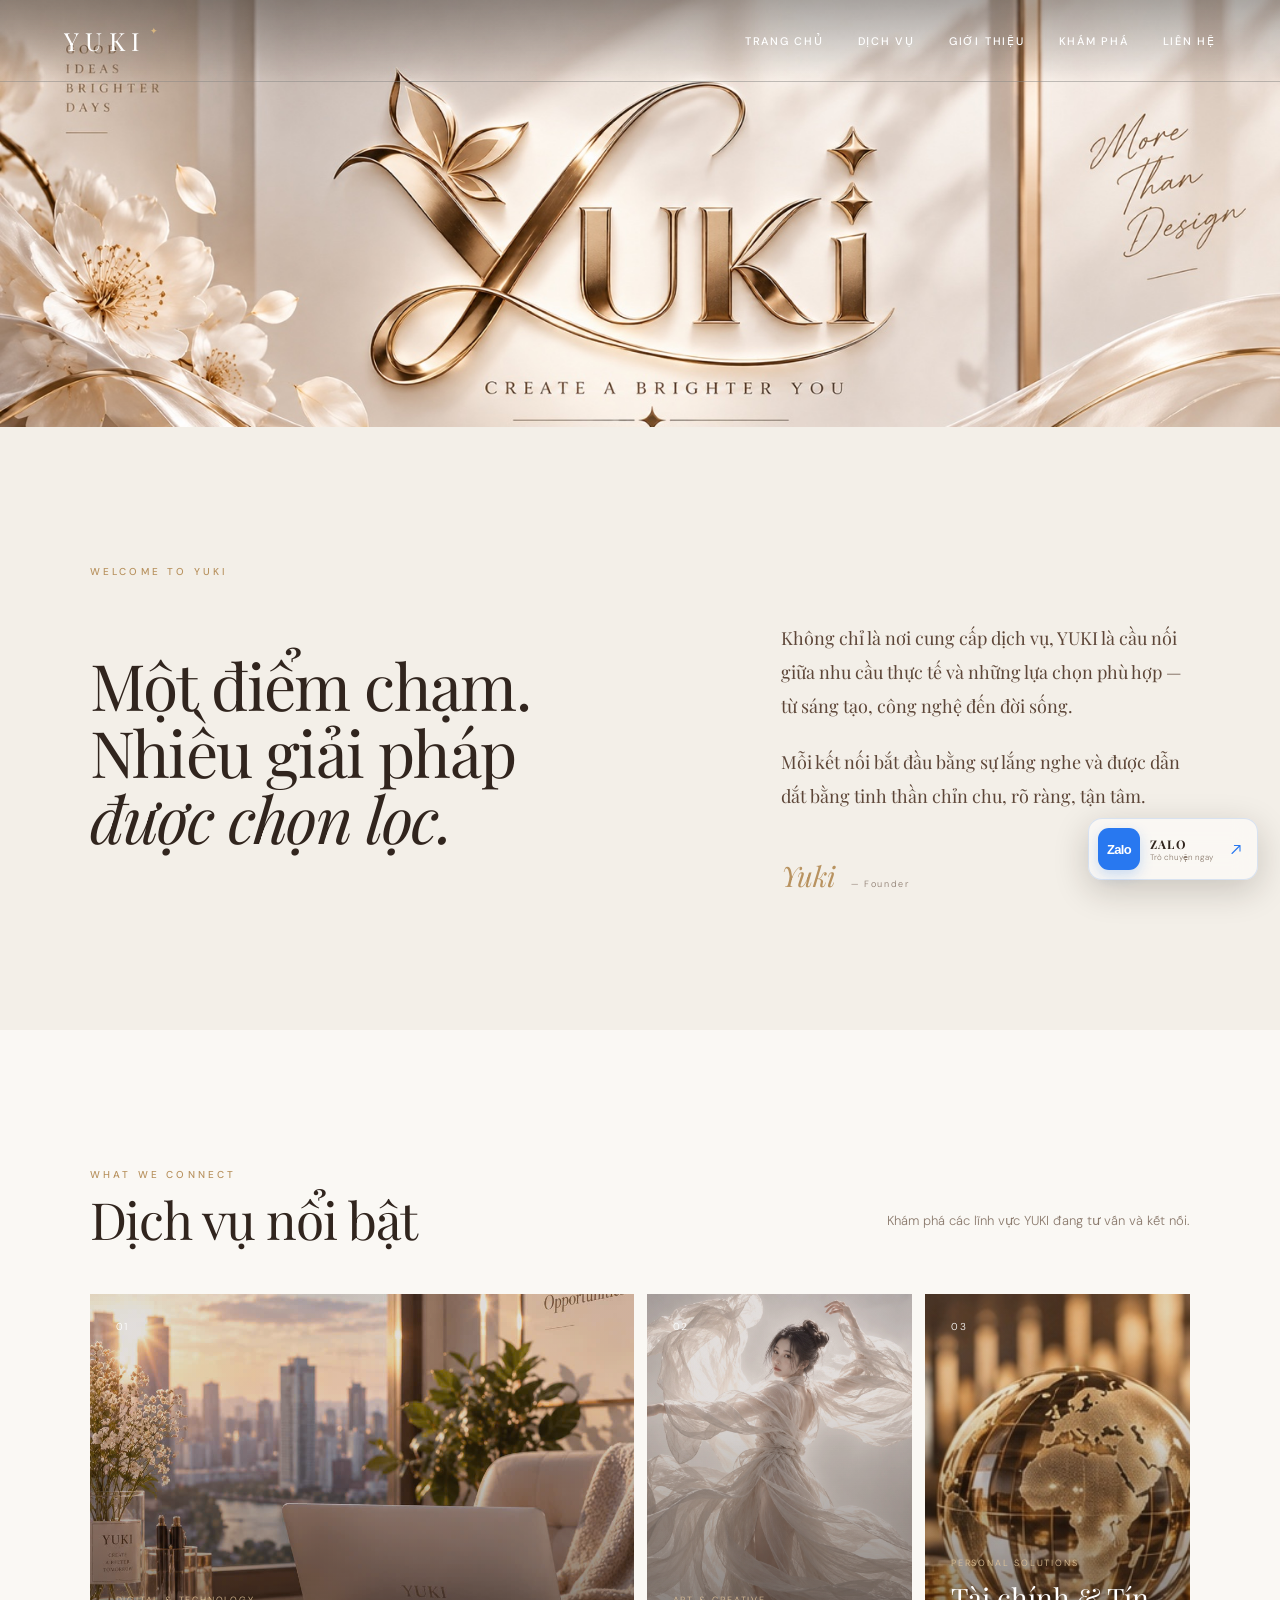
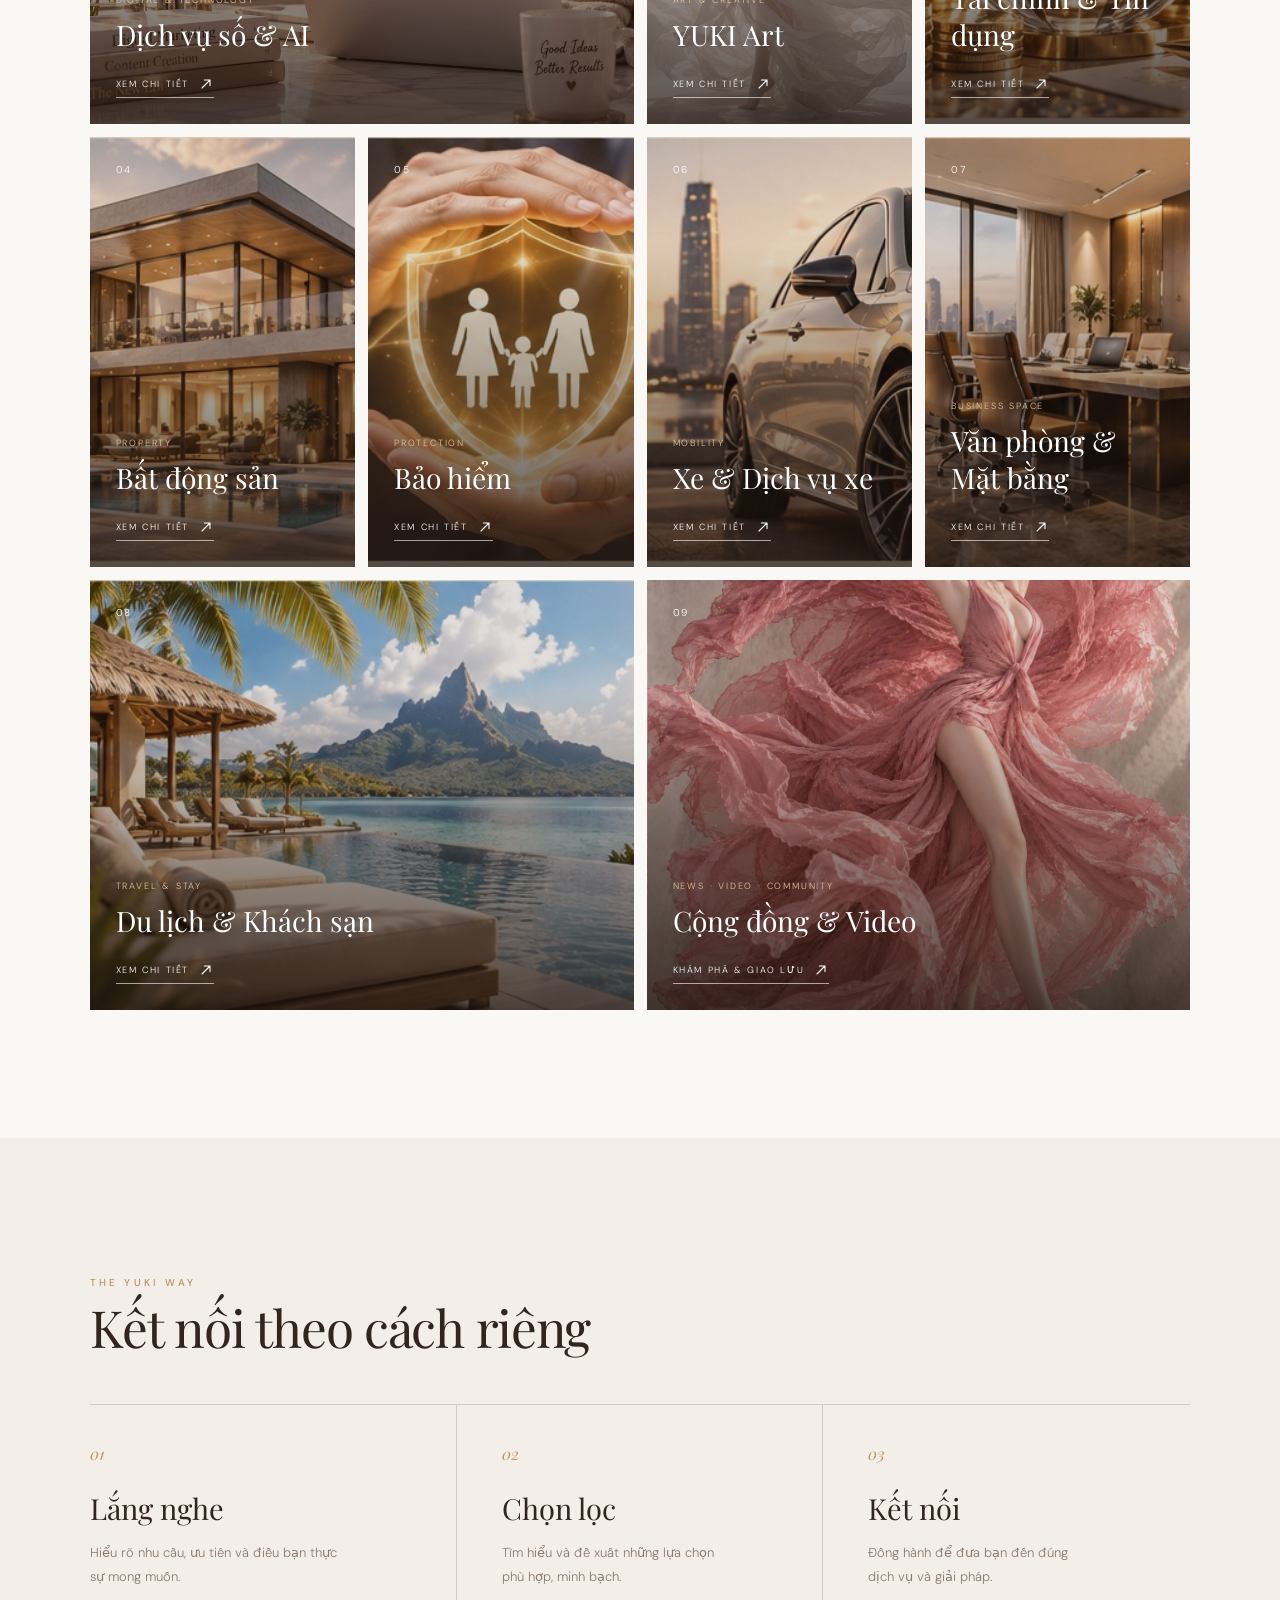
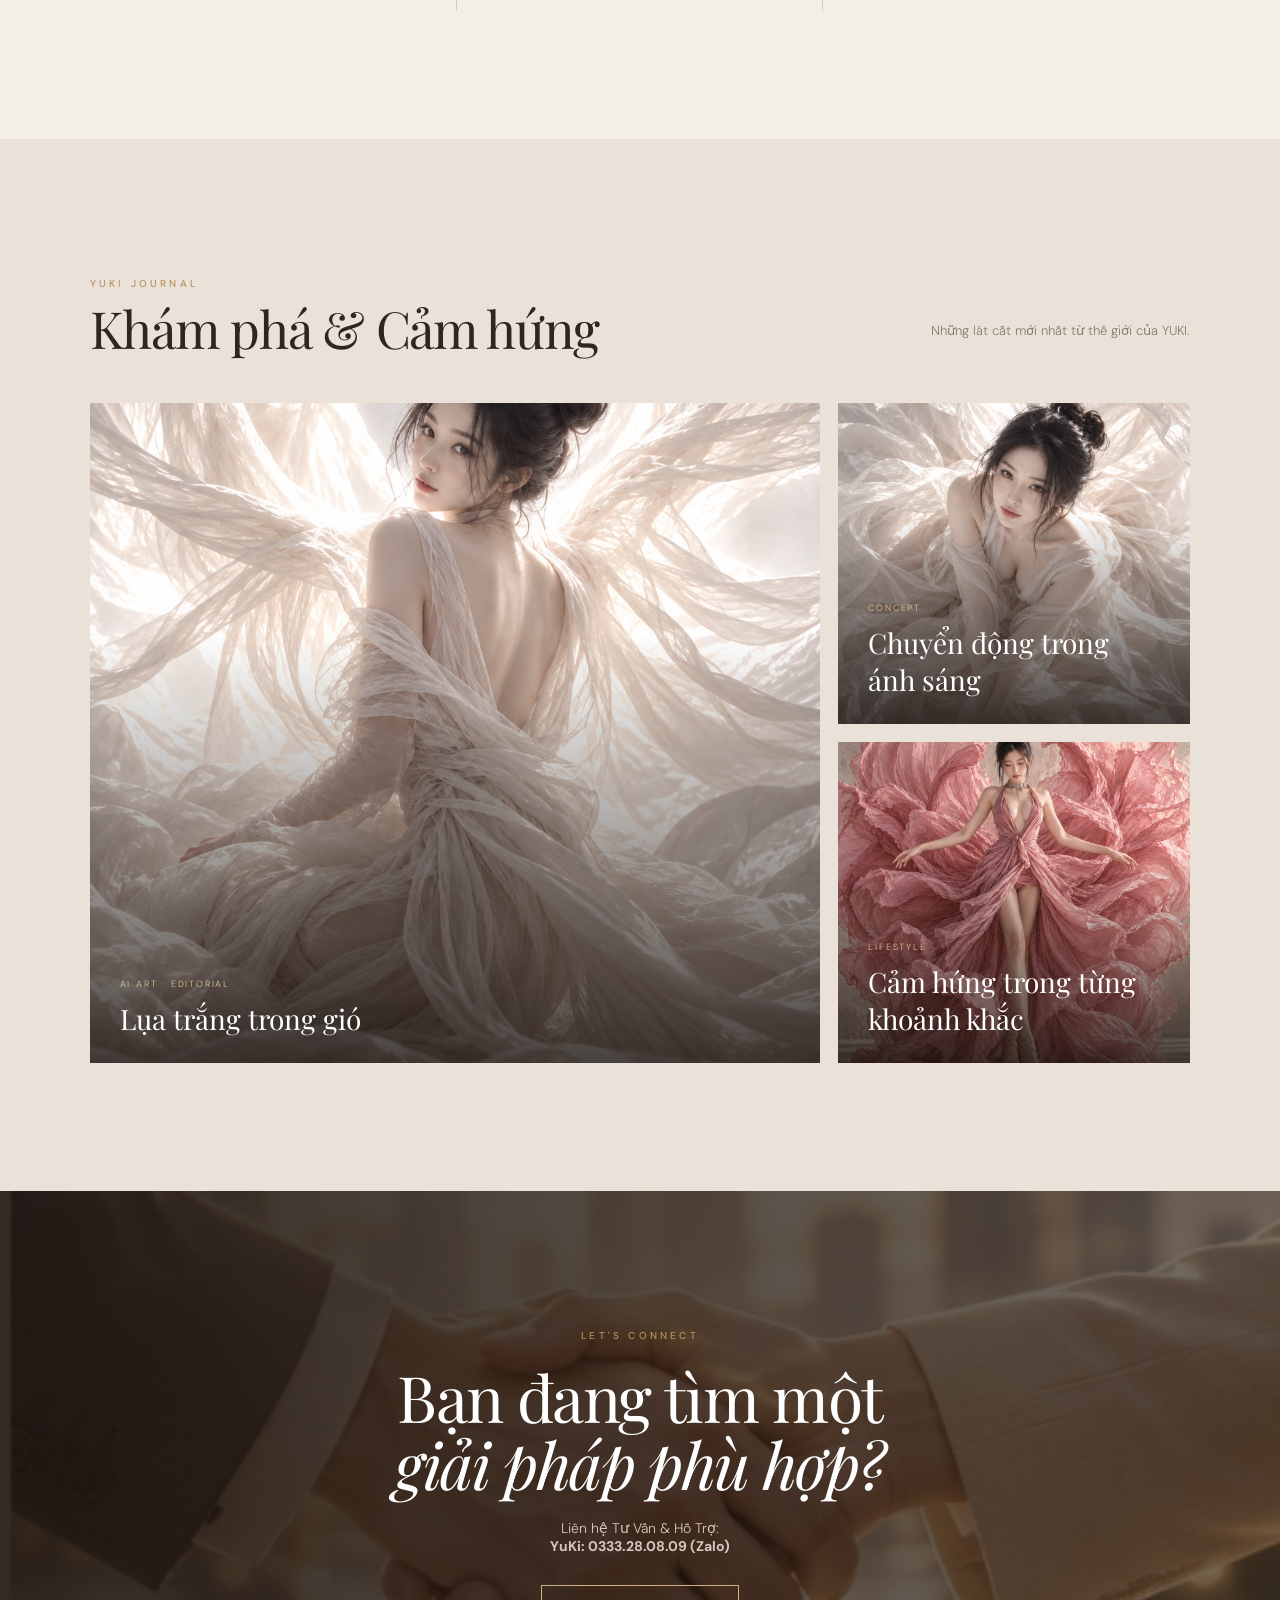
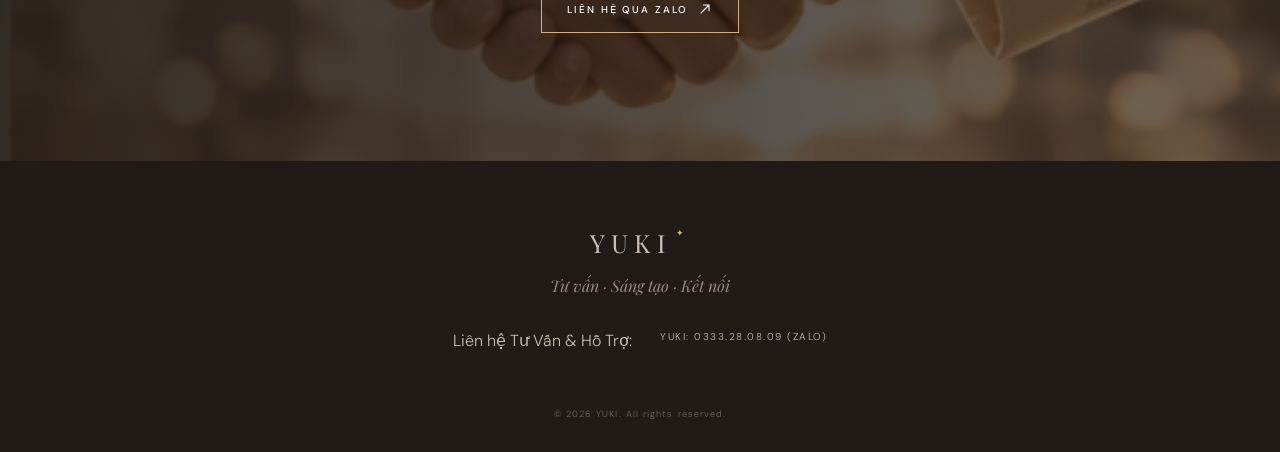
==== commit a4cf1bc8: "Update YUKI consultation contact details" ====
--- a/index.html
+++ b/index.html
@@ -65,11 +65,11 @@
     </section>
 
     <section class="contact-banner">
-      <div class="reveal"><p class="section-kicker">LET'S CONNECT</p><h2>Bạn đang tìm một<br><em>giải pháp phù hợp?</em></h2><p>Hãy chia sẻ nhu cầu. YUKI sẽ lắng nghe và đồng hành cùng bạn.</p><a class="button button-light" href="lienhe.html">Liên hệ YUKI <svg class="icon-arrow" viewBox="0 0 20 20" aria-hidden="true"><path d="M5 15 15 5M8 5h7v7"/></svg></a></div>
+      <div class="reveal"><p class="section-kicker">LET'S CONNECT</p><h2>Bạn đang tìm một<br><em>giải pháp phù hợp?</em></h2><p>Liên hệ Tư Vấn &amp; Hỗ Trợ:<br><strong>YuKi: <a href="https://zalo.me/0333280809">0333.28.08.09 (Zalo)</a></strong></p><a class="button button-light" href="https://zalo.me/0333280809" target="_blank" rel="noreferrer">Liên hệ qua Zalo <svg class="icon-arrow" viewBox="0 0 20 20" aria-hidden="true"><path d="M5 15 15 5M8 5h7v7"/></svg></a></div>
     </section>
   </main>
 
-  <footer><a class="brand" href="#home">YUKI<span>✦</span></a><p>Tư vấn · Sáng tạo · Kết nối</p><div><a href="tel:0333280809">0333 280 809</a><a href="https://zalo.me/0333280809">Zalo</a><a href="lienhe.html">Liên hệ</a></div><small>© 2026 YUKI. All rights reserved.</small></footer>
+  <footer><a class="brand" href="#home">YUKI<span>✦</span></a><p>Tư vấn · Sáng tạo · Kết nối</p><div><span>Liên hệ Tư Vấn &amp; Hỗ Trợ:</span><a href="https://zalo.me/0333280809">YuKi: 0333.28.08.09 (Zalo)</a></div><small>© 2026 YUKI. All rights reserved.</small></footer>
   <a class="floating-contact" href="https://zalo.me/0333280809" aria-label="Liên hệ YUKI qua Zalo"><span class="zalo-logo" aria-hidden="true">Zalo</span><div><strong>ZALO</strong><small>Trò chuyện ngay</small></div><svg class="icon-arrow" viewBox="0 0 20 20" aria-hidden="true"><path d="M5 15 15 5M8 5h7v7"/></svg></a>
   <script>
     const toggle=document.querySelector('.menu-toggle'),nav=document.querySelector('.nav-links');
--- a/style.css
+++ b/style.css
@@ -11,10 +11,12 @@
 @media(max-width:900px){.service-card.full{grid-column:1/-1}}
 @media(max-width:600px){.service-card.full{grid-column:auto;height:410px}}
 
-/* Professional vector-style arrows: avoids emoji rendering on iPhone. */
-.icon-arrow{position:relative;display:inline-block;width:14px;height:14px;flex:0 0 14px;vertical-align:-2px;border:0!important;padding:0!important}
-.icon-arrow::before{content:"";position:absolute;left:2px;bottom:2px;width:11px;height:1px;background:currentColor;transform:rotate(-45deg);transform-origin:center}
-.icon-arrow::after{content:"";position:absolute;right:1px;top:1px;width:6px;height:6px;border-top:1px solid currentColor;border-right:1px solid currentColor}
-.text-link,.card-link,.button-light{display:inline-flex;align-items:center;gap:10px}
-.card-link .icon-arrow{transition:transform .3s ease}.service-card:hover .card-link .icon-arrow,.button-light:hover .icon-arrow,.text-link:hover .icon-arrow{transform:translate(2px,-2px)}
-.floating-contact .icon-arrow{width:30px;height:30px;border:1px solid #ccb083!important;border-radius:50%;margin-left:4px}.floating-contact .icon-arrow::before{left:8px;bottom:8px}.floating-contact .icon-arrow::after{right:7px;top:7px}
+
+/* Crisp SVG arrows and recognizable Zalo action. */
+.icon-arrow{display:inline-block;width:16px;height:16px;flex:0 0 16px;vertical-align:-3px;fill:none;stroke:currentColor;stroke-width:1.35;stroke-linecap:round;stroke-linejoin:round;transition:transform .25s ease}
+.text-link,.card-link,.button-light{display:inline-flex;align-items:center;gap:9px}
+.service-card:hover .icon-arrow,.button-light:hover .icon-arrow,.text-link:hover .icon-arrow{transform:translate(2px,-2px)}
+.floating-contact{border:1px solid rgba(48,113,226,.16);border-radius:14px;padding:9px 12px 9px 9px}
+.floating-contact>.zalo-logo{display:grid;place-items:center;width:42px;height:42px;border-radius:11px;background:#2878f0;color:#fff;font:700 13px/1 Arial,sans-serif;letter-spacing:-.7px;box-shadow:0 5px 14px rgba(40,120,240,.24)}
+.floating-contact .icon-arrow{width:17px;height:17px;margin-left:5px;color:#2878f0}
+@media(max-width:600px){.floating-contact{right:14px;bottom:14px;padding:7px}.floating-contact>.zalo-logo{width:42px;height:42px}.floating-contact .icon-arrow{display:none}}
